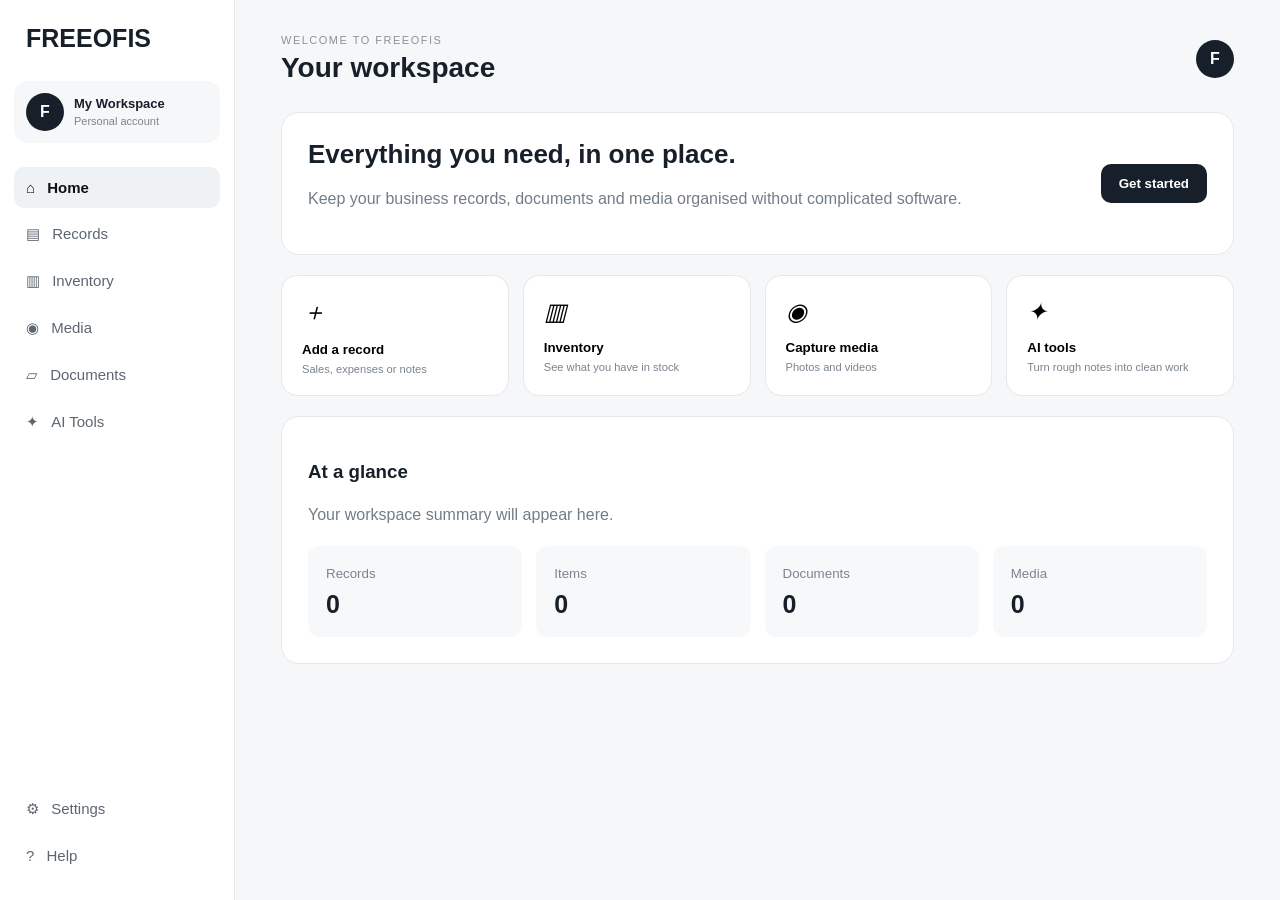
==== index.html @ 2fa57fba "Add FREEOFIS Phase 1 prototype" ====
<!doctype html>
<html lang="en">
<head>
<meta charset="utf-8">
<meta name="viewport" content="width=device-width,initial-scale=1">
<title>FREEOFIS — Dashboard</title>
<link rel="stylesheet" href="styles.css">
</head>
<body>
<aside class="sidebar">
  <div class="brand">FREEOFIS</div>
  <div class="profile"><div class="avatar">F</div><div><b>My Workspace</b><small>Personal account</small></div></div>
  <nav>
    <button class="nav active" data-section="home">⌂ <span>Home</span></button>
    <button class="nav" data-section="records">▤ <span>Records</span></button>
    <button class="nav" data-section="inventory">▥ <span>Inventory</span></button>
    <button class="nav" data-section="media">◉ <span>Media</span></button>
    <button class="nav" data-section="documents">▱ <span>Documents</span></button>
    <button class="nav" data-section="tools">✦ <span>AI Tools</span></button>
  </nav>
  <div class="bottom">
    <button class="nav" data-section="settings">⚙ <span>Settings</span></button>
    <button class="nav" data-section="help">? <span>Help</span></button>
  </div>
</aside>

<main>
<header class="topbar">
  <div><p>WELCOME TO FREEOFIS</p><h1 id="title">Your workspace</h1></div>
  <div class="user">F</div>
</header>

<section id="home" class="section show">
  <div class="hero">
    <div><h2>Everything you need, in one place.</h2><p>Keep your business records, documents and media organised without complicated software.</p></div>
    <button class="primary" data-section="records">Get started</button>
  </div>
  <div class="quick">
    <button class="card" data-section="records"><i>＋</i><b>Add a record</b><small>Sales, expenses or notes</small></button>
    <button class="card" data-section="inventory"><i>▥</i><b>Inventory</b><small>See what you have in stock</small></button>
    <button class="card" data-section="media"><i>◉</i><b>Capture media</b><small>Photos and videos</small></button>
    <button class="card" data-section="tools"><i>✦</i><b>AI tools</b><small>Turn rough notes into clean work</small></button>
  </div>
  <div class="panel"><h3>At a glance</h3><p>Your workspace summary will appear here.</p>
    <div class="stats"><div><small>Records</small><strong>0</strong></div><div><small>Items</small><strong>0</strong></div><div><small>Documents</small><strong>0</strong></div><div><small>Media</small><strong>0</strong></div></div>
  </div>
</section>

<section id="records" class="section"><div class="heading"><h2>Records</h2><p>Simple business records without complicated accounting software.</p></div><div class="empty"><div class="big">▤</div><h3>No records yet</h3><p>Later you will be able to record sales, expenses, debts and everyday transactions here.</p><button class="primary">Add first record</button></div></section>
<section id="inventory" class="section"><div class="heading"><h2>Inventory</h2><p>Keep track of products and supplies.</p></div><div class="empty"><div class="big">▥</div><h3>Your inventory is empty</h3><p>Later, the camera and AI can help read handwritten stock records.</p><button class="primary">Add item</button></div></section>
<section id="media" class="section"><div class="heading"><h2>Media</h2><p>A simple workspace for journalists and other media professionals.</p></div><div class="twocol"><div class="feature"><div class="big">◉</div><h3>Camera</h3><p>Capture photos and videos directly from supported devices.</p><button class="primary">Open camera</button></div><div class="feature"><div class="big">▱</div><h3>Media archive</h3><p>Organise captured files and notes in one workspace.</p><button class="secondary">View archive</button></div></div></section>
<section id="documents" class="section"><div class="heading"><h2>Documents</h2><p>Create, store and organise everyday documents.</p></div><div class="empty"><div class="big">▱</div><h3>No documents yet</h3><p>This area will later support reports, letters, invoices and other useful documents.</p><button class="primary">Create document</button></div></section>
<section id="tools" class="section"><div class="heading"><h2>AI Tools</h2><p>Automation designed for people who do not want complicated software.</p></div><div class="twocol"><div class="feature"><div class="big">✦</div><h3>Clean up rough notes</h3><p>Take a photo of handwritten figures and turn them into a clean digital record.</p><button class="primary">Coming in Phase 2</button></div><div class="feature"><div class="big">✎</div><h3>Writing assistant</h3><p>Turn notes into structured reports, summaries or drafts.</p><button class="secondary">Coming later</button></div></div></section>
<section id="settings" class="section"><div class="heading"><h2>Settings</h2><p>Manage your FREEOFIS workspace.</p></div><div class="empty"><div class="big">⚙</div><h3>Settings will appear here</h3><p>Account and workspace settings will be added later.</p></div></section>
<section id="help" class="section"><div class="heading"><h2>Help</h2><p>FREEOFIS is being designed to be simple enough for first-time users.</p></div><div class="empty"><div class="big">?</div><h3>Need help?</h3><p>Guides and support will be added in a later phase.</p></div></section>
</main>
<script src="app.js"></script>
</body>
</html>
---- styles.css ----
*{box-sizing:border-box}body{margin:0;font-family:Arial,sans-serif;background:#f6f7f9;color:#17202a;min-height:100vh}.sidebar{position:fixed;inset:0 auto 0 0;width:235px;background:#fff;border-right:1px solid #e5e7eb;padding:24px 14px;display:flex;flex-direction:column}.brand{font-size:25px;font-weight:800;padding:0 12px 28px}.profile{display:flex;gap:10px;align-items:center;background:#f6f7f9;border-radius:14px;padding:12px;margin-bottom:24px}.avatar,.user{width:38px;height:38px;border-radius:50%;background:#17202a;color:#fff;display:grid;place-items:center;font-weight:700}.profile b{display:block;font-size:13px}.profile small{color:#7b8490;font-size:11px}.sidebar nav,.bottom{display:flex;flex-direction:column;gap:5px}.bottom{margin-top:auto}.nav{border:0;background:transparent;text-align:left;padding:12px;border-radius:10px;color:#5d6670;font-size:15px;cursor:pointer}.nav span{margin-left:8px}.nav:hover,.nav.active{background:#eef2f4;color:#111;font-weight:600}main{margin-left:235px;padding:34px 46px}.topbar{display:flex;justify-content:space-between;align-items:center;margin-bottom:28px}.topbar p{font-size:11px;letter-spacing:1.5px;color:#8a929b;margin:0 0 6px}.topbar h1{margin:0;font-size:28px}.hero,.panel,.empty,.feature{background:#fff;border:1px solid #e5e7eb;border-radius:18px;padding:26px}.hero{display:flex;justify-content:space-between;align-items:center;gap:20px}.hero h2{margin:0 0 8px;font-size:26px}.hero p,.panel p,.heading p,.empty p,.feature p{color:#737d87;line-height:1.6}.primary,.secondary{border:0;border-radius:10px;padding:12px 18px;font-weight:700;cursor:pointer}.primary{background:#17202a;color:white}.secondary{background:#eef2f4;color:#17202a}.quick,.stats,.twocol{display:grid;gap:14px;margin:20px 0}.quick{grid-template-columns:repeat(4,1fr)}.stats{grid-template-columns:repeat(4,1fr);margin:18px 0 0}.card{background:#fff;border:1px solid #e5e7eb;border-radius:16px;padding:20px;text-align:left;cursor:pointer}.card i{display:block;font-size:24px;margin-bottom:14px}.card b,.card small{display:block}.card small{color:#7b8490;margin-top:6px}.stats div{background:#f7f8f9;border-radius:12px;padding:18px}.stats small{color:#7b8490}.stats strong{display:block;font-size:25px;margin-top:8px}.section{display:none}.section.show{display:block}.heading{margin-bottom:20px}.heading h2{font-size:25px;margin:0 0 6px}.empty{text-align:center;max-width:720px}.big{font-size:38px;margin-bottom:10px}.twocol{grid-template-columns:repeat(2,1fr)}.feature{min-height:230px}@media(max-width:850px){.sidebar{width:76px}.brand{font-size:0}.brand:after{content:'F';font-size:25px}.profile div:last-child,.nav span{display:none}main{margin-left:76px;padding:24px}.quick,.stats,.twocol{grid-template-columns:repeat(2,1fr)}}@media(max-width:550px){.quick,.stats,.twocol{grid-template-columns:1fr}.hero{display:block}.hero .primary{margin-top:15px}}
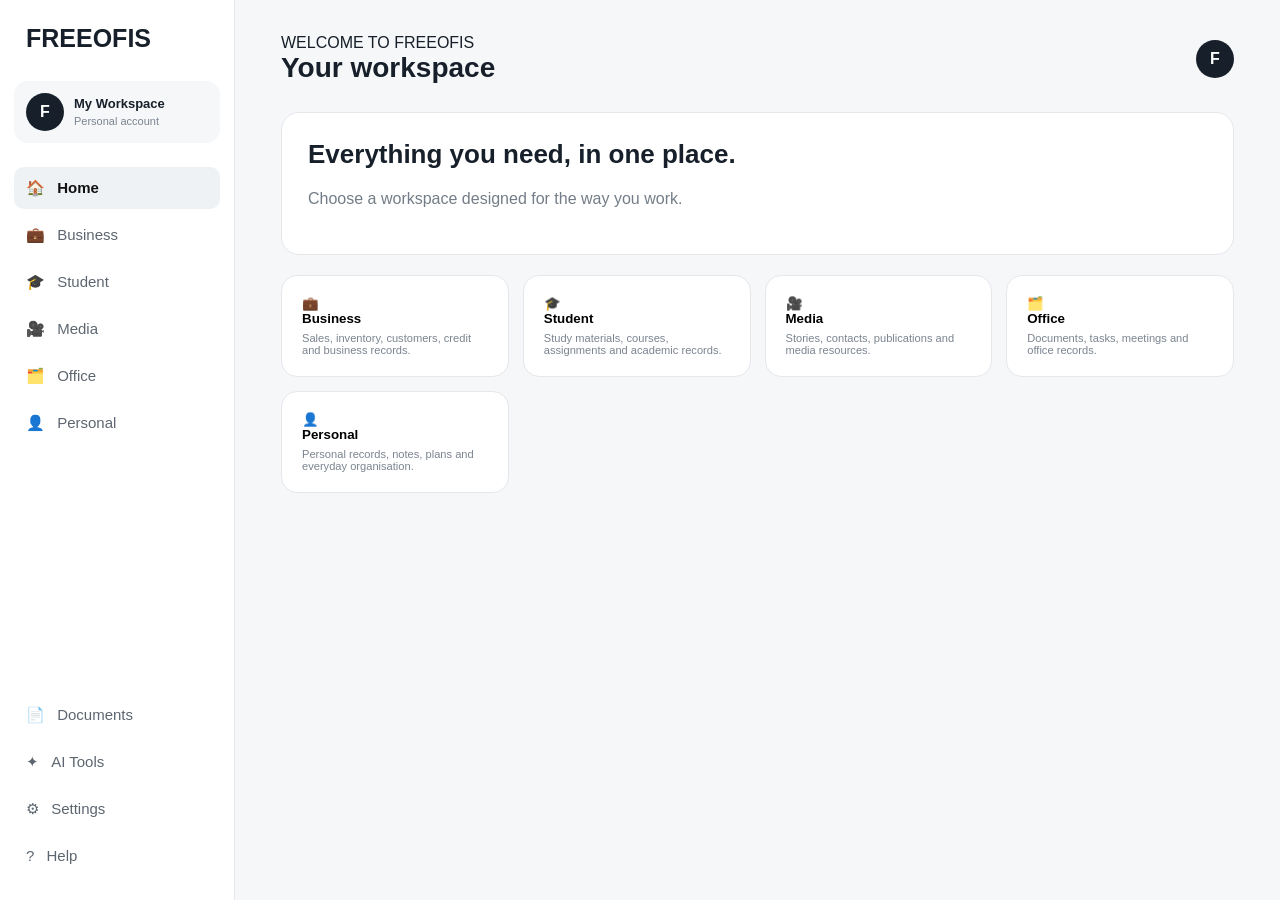
==== commit b4d8f625: "Update FREEOFIS interface" ====
--- a/index.html
+++ b/index.html
@@ -1,59 +1,459 @@
 <!doctype html>
 <html lang="en">
 <head>
-<meta charset="utf-8">
-<meta name="viewport" content="width=device-width,initial-scale=1">
-<title>FREEOFIS — Dashboard</title>
-<link rel="stylesheet" href="styles.css">
+  <meta charset="utf-8">
+  <meta name="viewport" content="width=device-width,initial-scale=1">
+  <title>FREEOFIS - Workspace</title>
+  <link rel="stylesheet" href="styles.css">
 </head>
+
 <body>
+
 <aside class="sidebar">
+
   <div class="brand">FREEOFIS</div>
-  <div class="profile"><div class="avatar">F</div><div><b>My Workspace</b><small>Personal account</small></div></div>
+
+  <div class="profile">
+    <div class="avatar">F</div>
+    <div>
+      <b>My Workspace</b>
+      <small>Personal account</small>
+    </div>
+  </div>
+
   <nav>
-    <button class="nav active" data-section="home">⌂ <span>Home</span></button>
-    <button class="nav" data-section="records">▤ <span>Records</span></button>
-    <button class="nav" data-section="inventory">▥ <span>Inventory</span></button>
-    <button class="nav" data-section="media">◉ <span>Media</span></button>
-    <button class="nav" data-section="documents">▱ <span>Documents</span></button>
-    <button class="nav" data-section="tools">✦ <span>AI Tools</span></button>
+
+    <button class="nav active" data-section="home">
+      🏠 <span>Home</span>
+    </button>
+
+    <button class="nav" data-section="business">
+      💼 <span>Business</span>
+    </button>
+
+    <button class="nav" data-section="student">
+      🎓 <span>Student</span>
+    </button>
+
+    <button class="nav" data-section="media">
+      🎥 <span>Media</span>
+    </button>
+
+    <button class="nav" data-section="office">
+      🗂️ <span>Office</span>
+    </button>
+
+    <button class="nav" data-section="personal">
+      👤 <span>Personal</span>
+    </button>
+
   </nav>
+
   <div class="bottom">
-    <button class="nav" data-section="settings">⚙ <span>Settings</span></button>
-    <button class="nav" data-section="help">? <span>Help</span></button>
+
+    <button class="nav" data-section="documents">
+      📄 <span>Documents</span>
+    </button>
+
+    <button class="nav" data-section="tools">
+      ✦ <span>AI Tools</span>
+    </button>
+
+    <button class="nav" data-section="settings">
+      ⚙ <span>Settings</span>
+    </button>
+
+    <button class="nav" data-section="help">
+      ? <span>Help</span>
+    </button>
+
   </div>
+
 </aside>
 
+
 <main>
-<header class="topbar">
-  <div><p>WELCOME TO FREEOFIS</p><h1 id="title">Your workspace</h1></div>
-  <div class="user">F</div>
-</header>
-
-<section id="home" class="section show">
-  <div class="hero">
-    <div><h2>Everything you need, in one place.</h2><p>Keep your business records, documents and media organised without complicated software.</p></div>
-    <button class="primary" data-section="records">Get started</button>
-  </div>
-  <div class="quick">
-    <button class="card" data-section="records"><i>＋</i><b>Add a record</b><small>Sales, expenses or notes</small></button>
-    <button class="card" data-section="inventory"><i>▥</i><b>Inventory</b><small>See what you have in stock</small></button>
-    <button class="card" data-section="media"><i>◉</i><b>Capture media</b><small>Photos and videos</small></button>
-    <button class="card" data-section="tools"><i>✦</i><b>AI tools</b><small>Turn rough notes into clean work</small></button>
-  </div>
-  <div class="panel"><h3>At a glance</h3><p>Your workspace summary will appear here.</p>
-    <div class="stats"><div><small>Records</small><strong>0</strong></div><div><small>Items</small><strong>0</strong></div><div><small>Documents</small><strong>0</strong></div><div><small>Media</small><strong>0</strong></div></div>
-  </div>
-</section>
-
-<section id="records" class="section"><div class="heading"><h2>Records</h2><p>Simple business records without complicated accounting software.</p></div><div class="empty"><div class="big">▤</div><h3>No records yet</h3><p>Later you will be able to record sales, expenses, debts and everyday transactions here.</p><button class="primary">Add first record</button></div></section>
-<section id="inventory" class="section"><div class="heading"><h2>Inventory</h2><p>Keep track of products and supplies.</p></div><div class="empty"><div class="big">▥</div><h3>Your inventory is empty</h3><p>Later, the camera and AI can help read handwritten stock records.</p><button class="primary">Add item</button></div></section>
-<section id="media" class="section"><div class="heading"><h2>Media</h2><p>A simple workspace for journalists and other media professionals.</p></div><div class="twocol"><div class="feature"><div class="big">◉</div><h3>Camera</h3><p>Capture photos and videos directly from supported devices.</p><button class="primary">Open camera</button></div><div class="feature"><div class="big">▱</div><h3>Media archive</h3><p>Organise captured files and notes in one workspace.</p><button class="secondary">View archive</button></div></div></section>
-<section id="documents" class="section"><div class="heading"><h2>Documents</h2><p>Create, store and organise everyday documents.</p></div><div class="empty"><div class="big">▱</div><h3>No documents yet</h3><p>This area will later support reports, letters, invoices and other useful documents.</p><button class="primary">Create document</button></div></section>
-<section id="tools" class="section"><div class="heading"><h2>AI Tools</h2><p>Automation designed for people who do not want complicated software.</p></div><div class="twocol"><div class="feature"><div class="big">✦</div><h3>Clean up rough notes</h3><p>Take a photo of handwritten figures and turn them into a clean digital record.</p><button class="primary">Coming in Phase 2</button></div><div class="feature"><div class="big">✎</div><h3>Writing assistant</h3><p>Turn notes into structured reports, summaries or drafts.</p><button class="secondary">Coming later</button></div></div></section>
-<section id="settings" class="section"><div class="heading"><h2>Settings</h2><p>Manage your FREEOFIS workspace.</p></div><div class="empty"><div class="big">⚙</div><h3>Settings will appear here</h3><p>Account and workspace settings will be added later.</p></div></section>
-<section id="help" class="section"><div class="heading"><h2>Help</h2><p>FREEOFIS is being designed to be simple enough for first-time users.</p></div><div class="empty"><div class="big">?</div><h3>Need help?</h3><p>Guides and support will be added in a later phase.</p></div></section>
+
+  <header class="topbar">
+    <div>
+      <div>WELCOME TO FREEOFIS</div>
+      <h1 id="title">Your workspace</h1>
+    </div>
+
+    <div class="user">F</div>
+  </header>
+
+
+  <!-- MAIN FREEOFIS HOME -->
+
+  <section id="home" class="section show">
+
+    <div class="hero">
+
+      <div>
+        <h2>Everything you need, in one place.</h2>
+
+        <p>
+          Choose a workspace designed for the way you work.
+        </p>
+      </div>
+
+    </div>
+
+
+    <div class="quick">
+
+      <button class="card" data-section="business">
+        💼
+        <b>Business</b>
+        <small>
+          Sales, inventory, customers, credit and business records.
+        </small>
+      </button>
+
+      <button class="card" data-section="student">
+        🎓
+        <b>Student</b>
+        <small>
+          Study materials, courses, assignments and academic records.
+        </small>
+      </button>
+
+      <button class="card" data-section="media">
+        🎥
+        <b>Media</b>
+        <small>
+          Stories, contacts, publications and media resources.
+        </small>
+      </button>
+
+      <button class="card" data-section="office">
+        🗂️
+        <b>Office</b>
+        <small>
+          Documents, tasks, meetings and office records.
+        </small>
+      </button>
+
+      <button class="card" data-section="personal">
+        👤
+        <b>Personal</b>
+        <small>
+          Personal records, notes, plans and everyday organisation.
+        </small>
+      </button>
+
+    </div>
+
+  </section>
+
+
+  <!-- BUSINESS WORKSPACE -->
+
+  <section id="business" class="section">
+
+    <div class="heading">
+      <h2>Business</h2>
+
+      <p>
+        Manage your business from one workspace.
+      </p>
+    </div>
+
+    <div class="quick">
+
+      <button class="card" data-section="records">
+        🧾
+        <b>Sales & Records</b>
+        <small>
+          Record sales, expenses, payments and other transactions.
+        </small>
+      </button>
+
+      <button class="card" data-section="inventory">
+        📦
+        <b>Inventory</b>
+        <small>
+          Track products, quantities, prices and stock value.
+        </small>
+      </button>
+
+      <button class="card">
+        👥
+        <b>Customers</b>
+        <small>
+          Customer profiles, purchase history and account balances.
+        </small>
+      </button>
+
+      <button class="card">
+        💳
+        <b>Credit & Debtors</b>
+        <small>
+          Track credit purchases, part payments and outstanding balances.
+        </small>
+      </button>
+
+      <button class="card">
+        🧾
+        <b>Receipts</b>
+        <small>
+          Create and manage professional business receipts.
+        </small>
+      </button>
+
+      <button class="card">
+        📊
+        <b>Reports</b>
+        <small>
+          Understand sales, expenses, stock and business performance.
+        </small>
+      </button>
+
+    </div>
+
+  </section>
+
+
+  <!-- STUDENT WORKSPACE -->
+
+  <section id="student" class="section">
+
+    <div class="heading">
+      <h2>Student</h2>
+
+      <p>
+        Tools for studying, organising academic work and managing school records.
+      </p>
+    </div>
+
+    <div class="quick">
+
+      <button class="card">
+        📚
+        <b>Courses</b>
+        <small>Organise courses and subjects.</small>
+      </button>
+
+      <button class="card">
+        📝
+        <b>Assignments</b>
+        <small>Track assignments and deadlines.</small>
+      </button>
+
+      <button class="card">
+        📖
+        <b>Notes</b>
+        <small>Store and organise study notes.</small>
+      </button>
+
+      <button class="card">
+        🗓️
+        <b>Timetable</b>
+        <small>Manage classes and academic schedules.</small>
+      </button>
+
+    </div>
+
+  </section>
+
+
+  <!-- MEDIA WORKSPACE -->
+
+  <section id="media" class="section">
+
+    <div class="heading">
+      <h2>Media</h2>
+
+      <p>
+        A workspace for journalists, bloggers, publishers and media professionals.
+      </p>
+    </div>
+
+    <div class="quick">
+
+      <button class="card">
+        📰
+        <b>Stories</b>
+        <small>Organise stories and articles.</small>
+      </button>
+
+      <button class="card">
+        👥
+        <b>Contacts</b>
+        <small>Manage sources, contacts and contributors.</small>
+      </button>
+
+      <button class="card">
+        🎥
+        <b>Media Assets</b>
+        <small>Organise photos, videos and other media.</small>
+      </button>
+
+      <button class="card">
+        📋
+        <b>Publications</b>
+        <small>Track published and pending materials.</small>
+      </button>
+
+    </div>
+
+  </section>
+
+
+  <!-- OFFICE WORKSPACE -->
+
+  <section id="office" class="section">
+
+    <div class="heading">
+      <h2>Office</h2>
+
+      <p>
+        Organise everyday office work without unnecessary complexity.
+      </p>
+    </div>
+
+    <div class="quick">
+
+      <button class="card">
+        📄
+        <b>Documents</b>
+        <small>Create and organise office documents.</small>
+      </button>
+
+      <button class="card">
+        ✅
+        <b>Tasks</b>
+        <small>Track work that needs to be completed.</small>
+      </button>
+
+      <button class="card">
+        🗓️
+        <b>Meetings</b>
+        <small>Keep track of meetings and schedules.</small>
+      </button>
+
+      <button class="card">
+        📋
+        <b>Records</b>
+        <small>Maintain important office records.</small>
+      </button>
+
+    </div>
+
+  </section>
+
+
+  <!-- PERSONAL WORKSPACE -->
+
+  <section id="personal" class="section">
+
+    <div class="heading">
+      <h2>Personal</h2>
+
+      <p>
+        Organise your personal information, plans and everyday records.
+      </p>
+    </div>
+
+    <div class="quick">
+
+      <button class="card">
+        📝
+        <b>Notes</b>
+        <small>Keep personal notes and ideas.</small>
+      </button>
+
+      <button class="card">
+        📋
+        <b>Records</b>
+        <small>Keep useful personal records.</small>
+      </button>
+
+      <button class="card">
+        🗓️
+        <b>Plans</b>
+        <small>Organise plans and important dates.</small>
+      </button>
+
+    </div>
+
+  </section>
+
+
+  <!-- EXISTING BUSINESS RECORDS -->
+
+  <section id="records" class="section">
+    <div class="heading">
+      <h2>Records</h2>
+      <p>Business records, sales, expenses and other transactions.</p>
+    </div>
+  </section>
+
+
+  <!-- EXISTING INVENTORY SYSTEM -->
+
+  <section id="inventory" class="section">
+
+    <div class="heading">
+      <h2>Inventory</h2>
+      <p>Keep track of products and supplies.</p>
+    </div>
+
+  </section>
+
+
+  <!-- DOCUMENTS -->
+
+  <section id="documents" class="section">
+
+    <div class="heading">
+      <h2>Documents</h2>
+      <p>Create, store and organise your documents.</p>
+    </div>
+
+  </section>
+
+
+  <!-- AI TOOLS -->
+
+  <section id="tools" class="section">
+
+    <div class="heading">
+      <h2>AI Tools</h2>
+      <p>Tools designed to simplify everyday work.</p>
+    </div>
+
+  </section>
+
+
+  <!-- SETTINGS -->
+
+  <section id="settings" class="section">
+
+    <div class="heading">
+      <h2>Settings</h2>
+      <p>Manage your Freeofis workspace.</p>
+    </div>
+
+  </section>
+
+
+  <!-- HELP -->
+
+  <section id="help" class="section">
+
+    <div class="heading">
+      <h2>Help</h2>
+      <p>Get help using Freeofis.</p>
+    </div>
+
+  </section>
+
+
 </main>
+
 <script src="app.js"></script>
+
 </body>
 </html>
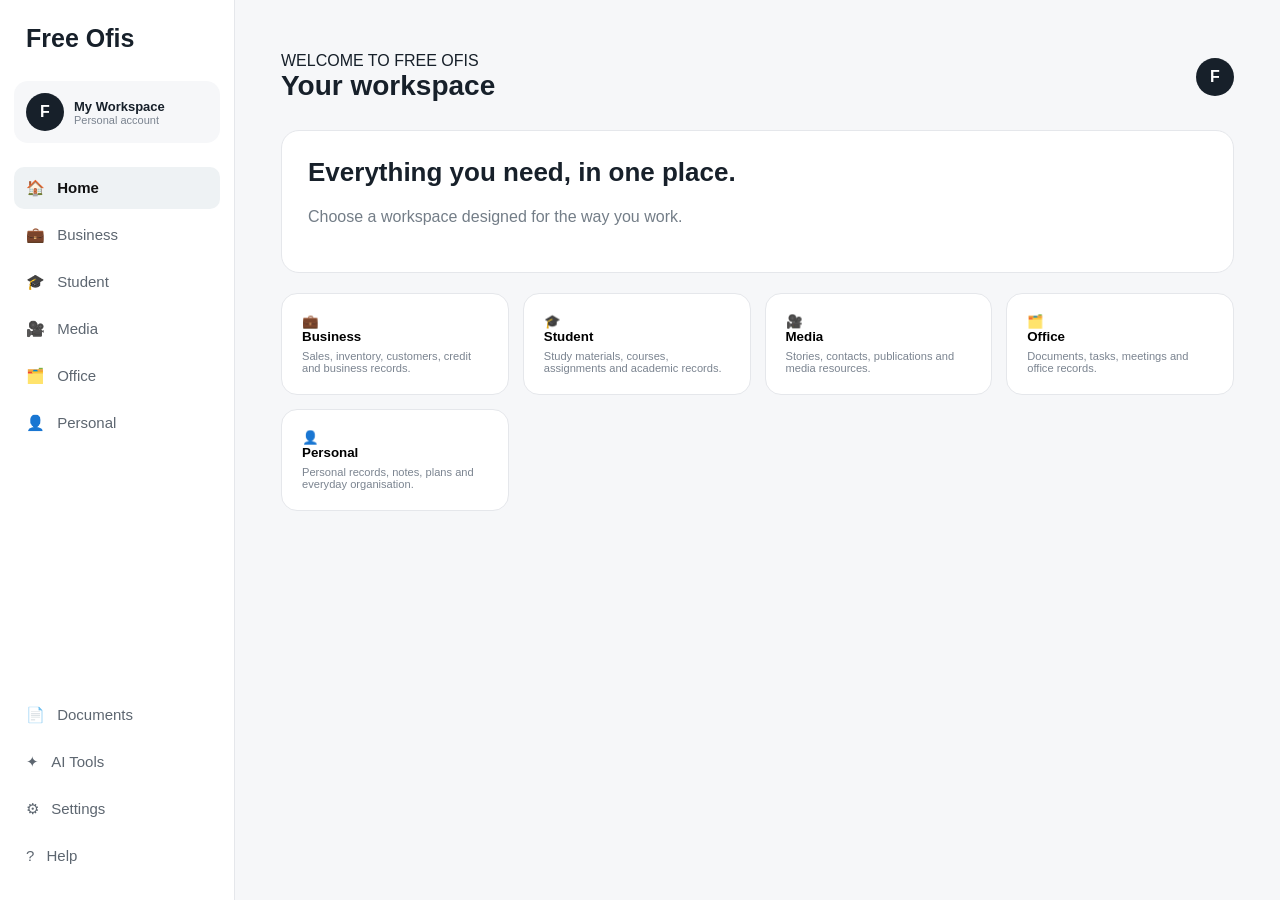
==== commit e51422ef: "Clean Free Ofis Business Workspace and branding" ====
--- a/index.html
+++ b/index.html
@@ -1,9 +1,10 @@
+```html
 <!doctype html>
 <html lang="en">
 <head>
   <meta charset="utf-8">
   <meta name="viewport" content="width=device-width,initial-scale=1">
-  <title>FREEOFIS - Workspace</title>
+  <title>Free Ofis - Workspace</title>
   <link rel="stylesheet" href="styles.css">
 </head>
 
@@ -11,7 +12,7 @@
 
 <aside class="sidebar">
 
-  <div class="brand">FREEOFIS</div>
+  <div class="brand">Free Ofis</div>
 
   <div class="profile">
     <div class="avatar">F</div>
@@ -76,7 +77,7 @@
 
   <header class="topbar">
     <div>
-      <div>WELCOME TO FREEOFIS</div>
+      <div>WELCOME TO FREE OFIS</div>
       <h1 id="title">Your workspace</h1>
     </div>
 
@@ -84,7 +85,7 @@
   </header>
 
 
-  <!-- MAIN FREEOFIS HOME -->
+  <!-- MAIN FREE OFIS HOME -->
 
   <section id="home" class="section show">
 
@@ -160,58 +161,6 @@
       </p>
     </div>
 
-    <div class="quick">
-
-      <button class="card" data-section="records">
-        🧾
-        <b>Sales & Records</b>
-        <small>
-          Record sales, expenses, payments and other transactions.
-        </small>
-      </button>
-
-      <button class="card" data-section="inventory">
-        📦
-        <b>Inventory</b>
-        <small>
-          Track products, quantities, prices and stock value.
-        </small>
-      </button>
-
-      <button class="card">
-        👥
-        <b>Customers</b>
-        <small>
-          Customer profiles, purchase history and account balances.
-        </small>
-      </button>
-
-      <button class="card">
-        💳
-        <b>Credit & Debtors</b>
-        <small>
-          Track credit purchases, part payments and outstanding balances.
-        </small>
-      </button>
-
-      <button class="card">
-        🧾
-        <b>Receipts</b>
-        <small>
-          Create and manage professional business receipts.
-        </small>
-      </button>
-
-      <button class="card">
-        📊
-        <b>Reports</b>
-        <small>
-          Understand sales, expenses, stock and business performance.
-        </small>
-      </button>
-
-    </div>
-
   </section>
 
 
@@ -433,7 +382,7 @@
 
     <div class="heading">
       <h2>Settings</h2>
-      <p>Manage your Freeofis workspace.</p>
+      <p>Manage your Free Ofis workspace.</p>
     </div>
 
   </section>
@@ -445,7 +394,7 @@
 
     <div class="heading">
       <h2>Help</h2>
-      <p>Get help using Freeofis.</p>
+      <p>Get help using Free Ofis.</p>
     </div>
 
   </section>
@@ -457,3 +406,4 @@
 
 </body>
 </html>
+```
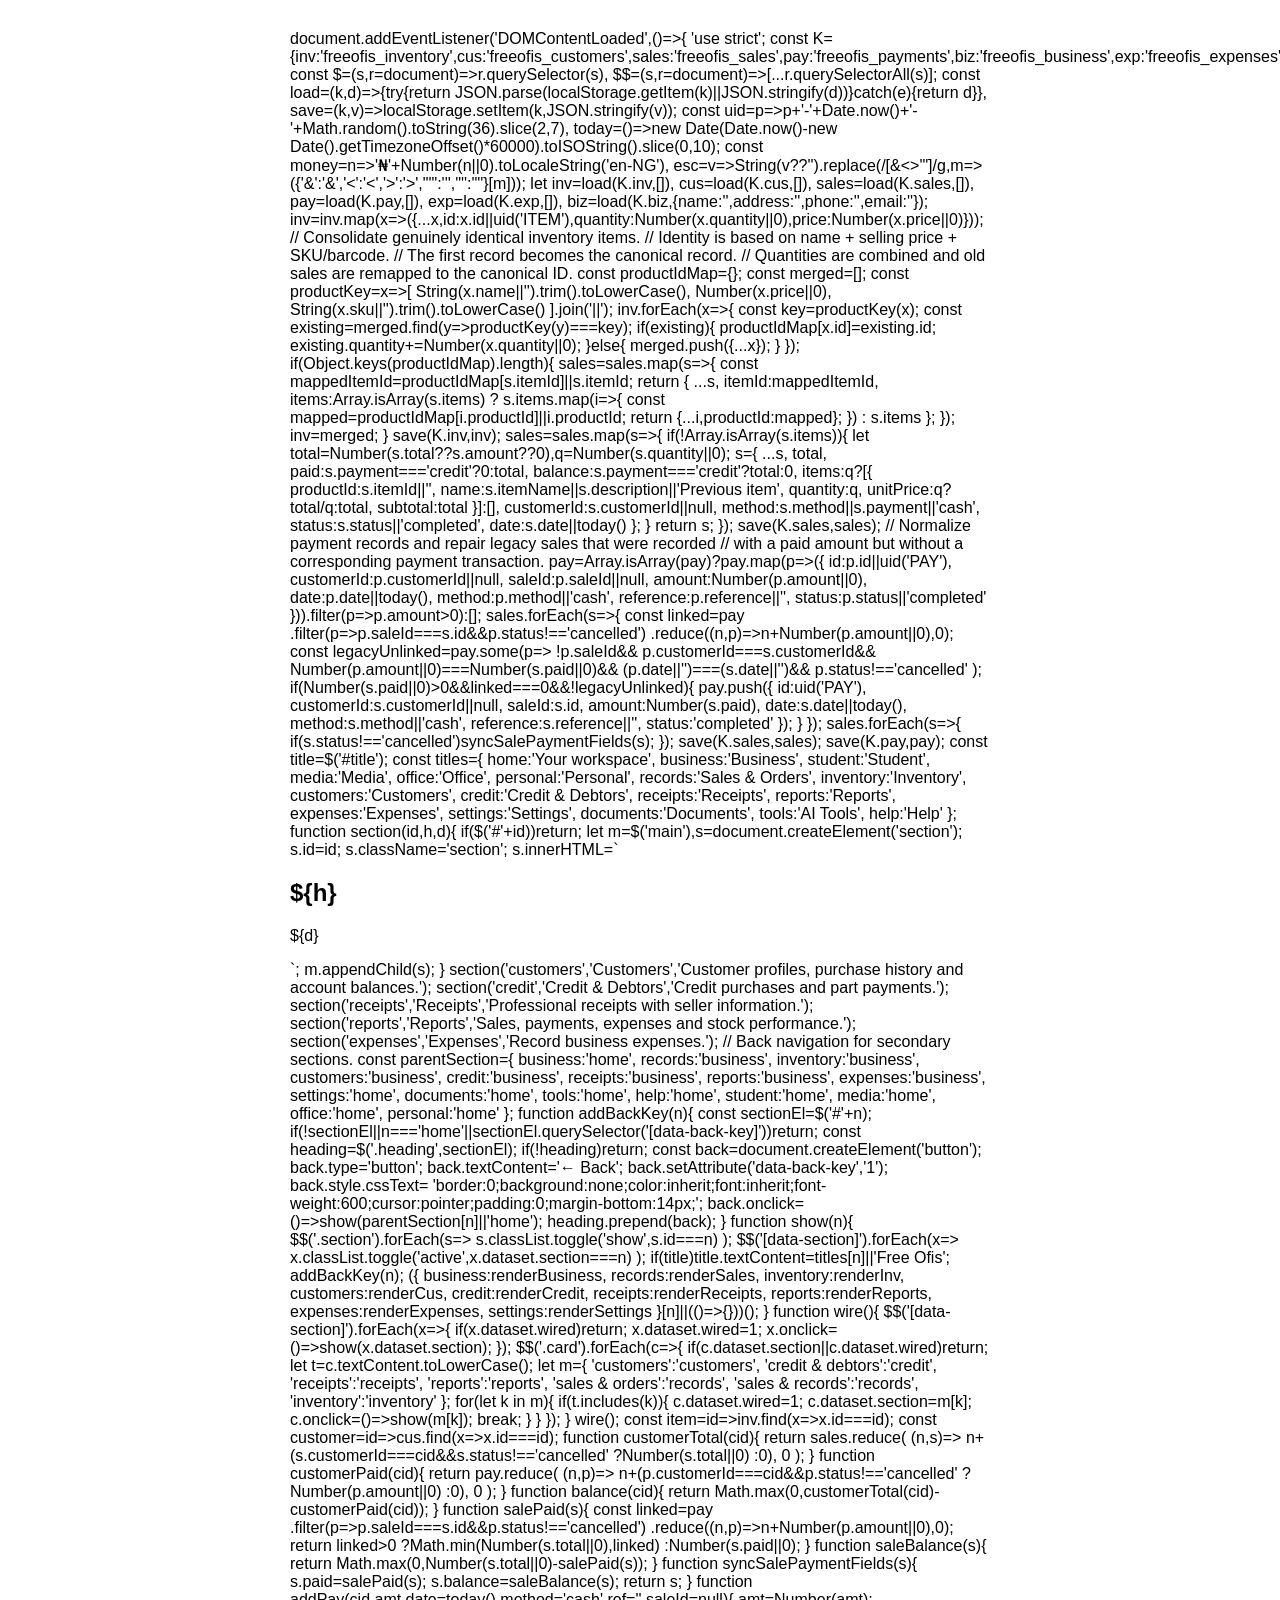
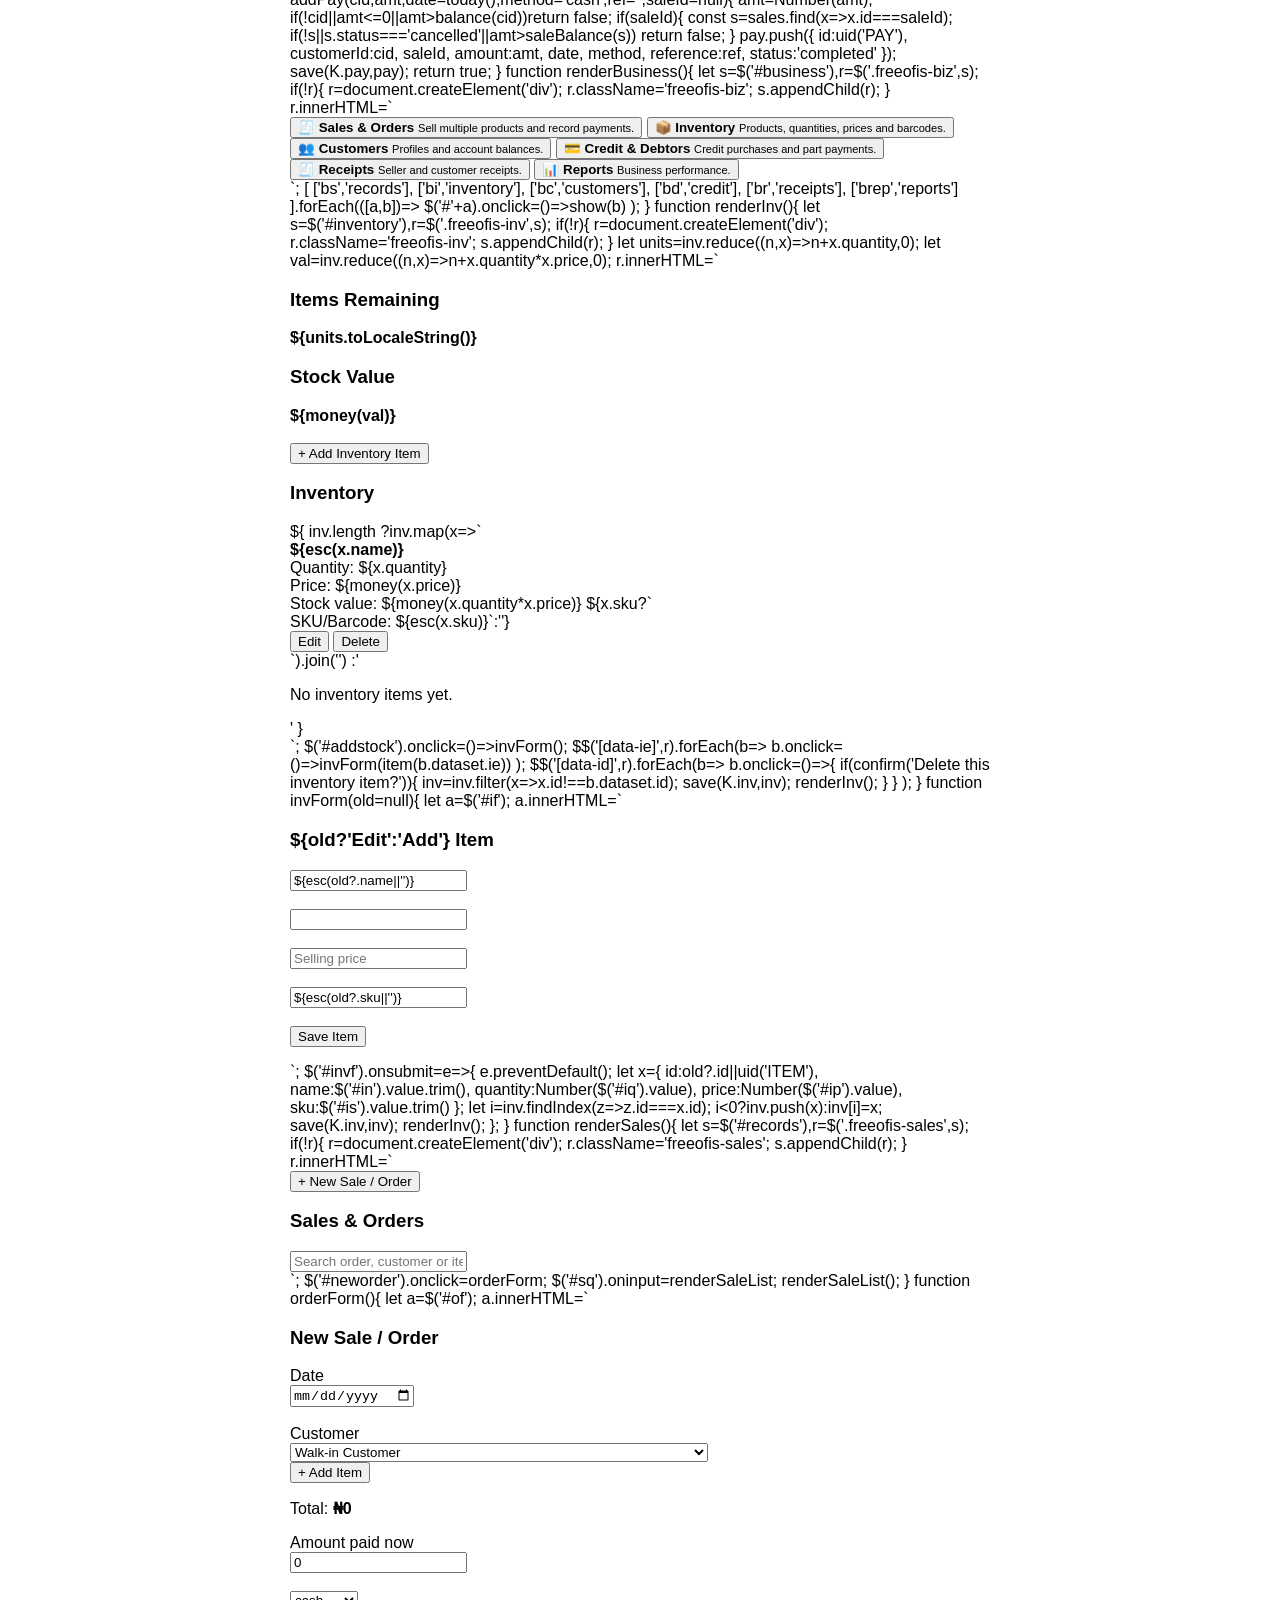
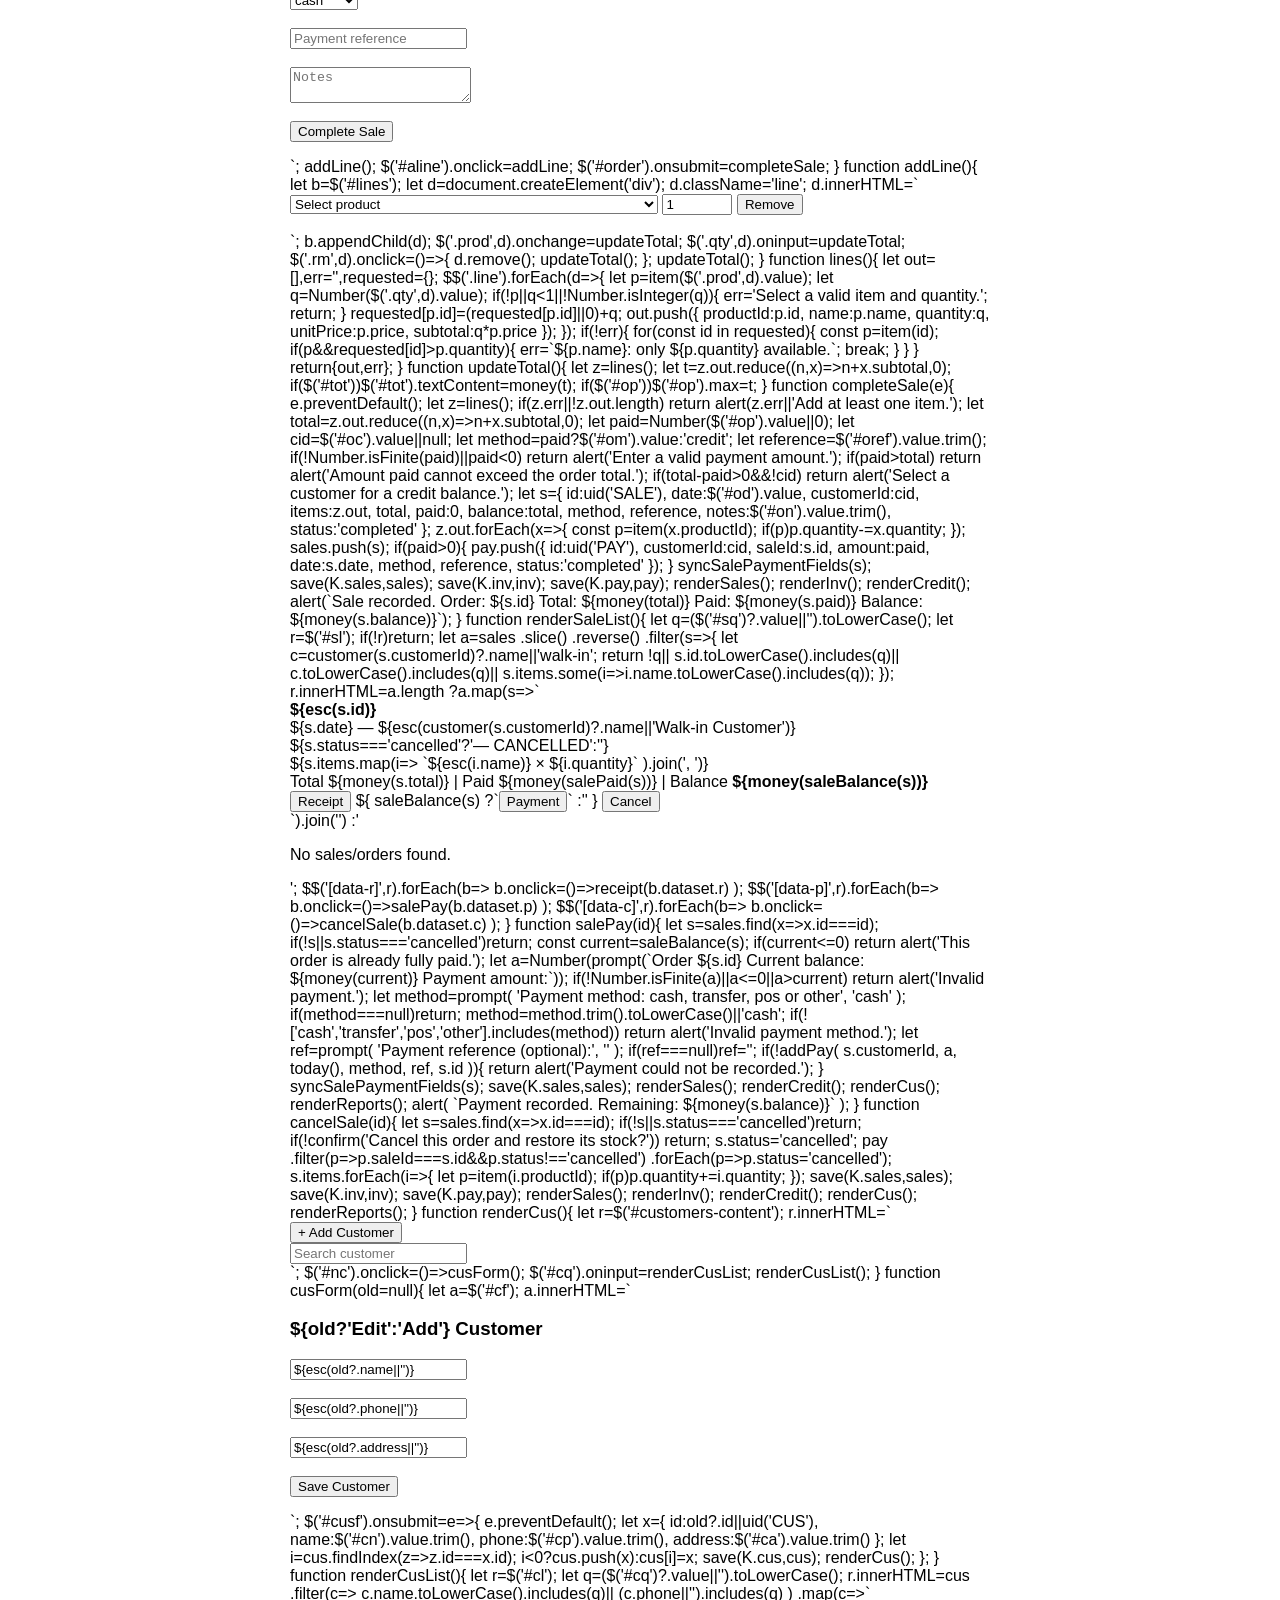
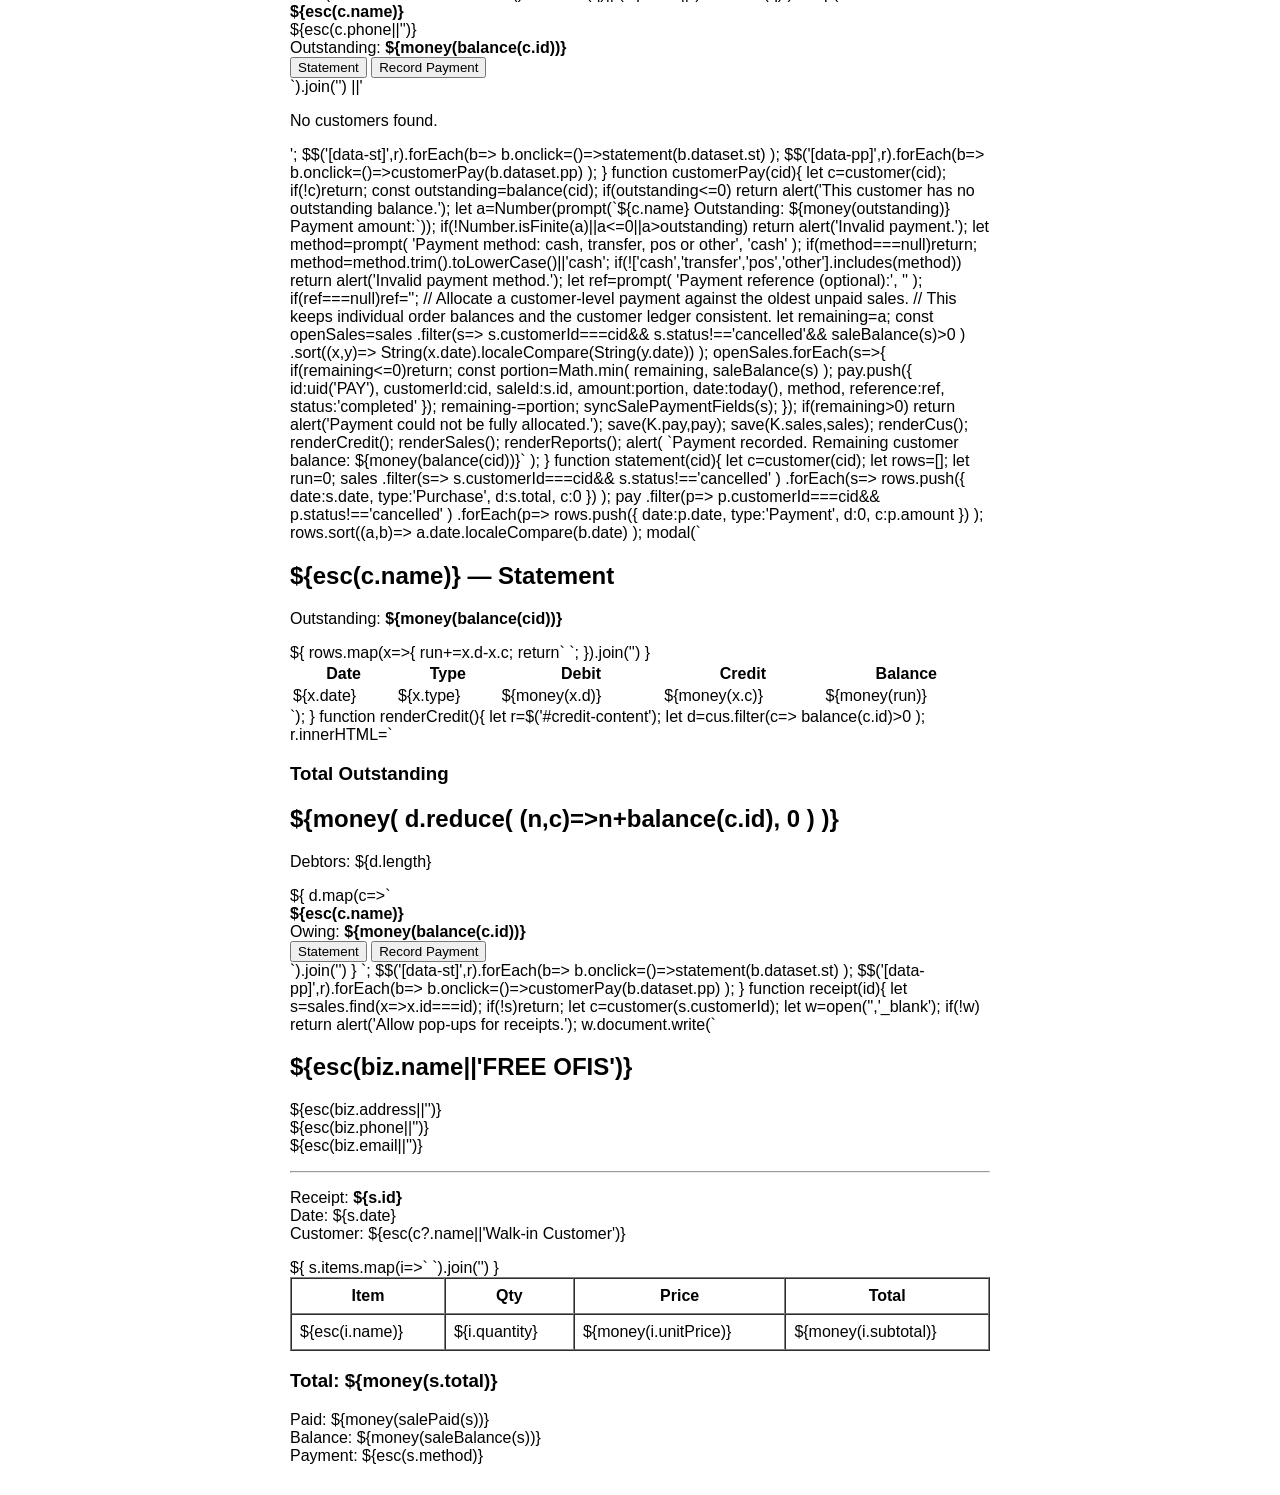
==== commit 163263c9: "Fix duplicate inventory items and add back navigation" ====
--- a/index.html
+++ b/index.html
@@ -1,409 +1,1726 @@
-```html
-<!doctype html>
-<html lang="en">
-<head>
-  <meta charset="utf-8">
-  <meta name="viewport" content="width=device-width,initial-scale=1">
-  <title>Free Ofis - Workspace</title>
-  <link rel="stylesheet" href="styles.css">
-</head>
-
-<body>
-
-<aside class="sidebar">
-
-  <div class="brand">Free Ofis</div>
-
-  <div class="profile">
-    <div class="avatar">F</div>
-    <div>
-      <b>My Workspace</b>
-      <small>Personal account</small>
+document.addEventListener('DOMContentLoaded',()=>{
+'use strict';
+const K={inv:'freeofis_inventory',cus:'freeofis_customers',sales:'freeofis_sales',pay:'freeofis_payments',biz:'freeofis_business',exp:'freeofis_expenses'};
+const $=(s,r=document)=>r.querySelector(s), $$=(s,r=document)=>[...r.querySelectorAll(s)];
+const load=(k,d)=>{try{return JSON.parse(localStorage.getItem(k)||JSON.stringify(d))}catch(e){return d}}, save=(k,v)=>localStorage.setItem(k,JSON.stringify(v));
+const uid=p=>p+'-'+Date.now()+'-'+Math.random().toString(36).slice(2,7), today=()=>new Date(Date.now()-new Date().getTimezoneOffset()*60000).toISOString().slice(0,10);
+const money=n=>'₦'+Number(n||0).toLocaleString('en-NG'), esc=v=>String(v??'').replace(/[&<>'"]/g,m=>({'&':'&amp;','<':'&lt;','>':'&gt;',"'":'&#039;','"':'&quot;'}[m]));
+let inv=load(K.inv,[]), cus=load(K.cus,[]), sales=load(K.sales,[]), pay=load(K.pay,[]), exp=load(K.exp,[]), biz=load(K.biz,{name:'',address:'',phone:'',email:''});
+
+inv=inv.map(x=>({...x,id:x.id||uid('ITEM'),quantity:Number(x.quantity||0),price:Number(x.price||0)}));
+
+// Consolidate genuinely identical inventory items.
+// Identity is based on name + selling price + SKU/barcode.
+// The first record becomes the canonical record.
+// Quantities are combined and old sales are remapped to the canonical ID.
+const productIdMap={};
+const merged=[];
+const productKey=x=>[
+  String(x.name||'').trim().toLowerCase(),
+  Number(x.price||0),
+  String(x.sku||'').trim().toLowerCase()
+].join('||');
+
+inv.forEach(x=>{
+  const key=productKey(x);
+  const existing=merged.find(y=>productKey(y)===key);
+
+  if(existing){
+    productIdMap[x.id]=existing.id;
+    existing.quantity+=Number(x.quantity||0);
+  }else{
+    merged.push({...x});
+  }
+});
+
+if(Object.keys(productIdMap).length){
+  sales=sales.map(s=>{
+    const mappedItemId=productIdMap[s.itemId]||s.itemId;
+
+    return {
+      ...s,
+      itemId:mappedItemId,
+      items:Array.isArray(s.items)
+        ? s.items.map(i=>{
+            const mapped=productIdMap[i.productId]||i.productId;
+            return {...i,productId:mapped};
+          })
+        : s.items
+    };
+  });
+
+  inv=merged;
+}
+
+save(K.inv,inv);
+
+sales=sales.map(s=>{
+  if(!Array.isArray(s.items)){
+    let total=Number(s.total??s.amount??0),q=Number(s.quantity||0);
+
+    s={
+      ...s,
+      total,
+      paid:s.payment==='credit'?0:total,
+      balance:s.payment==='credit'?total:0,
+      items:q?[{
+        productId:s.itemId||'',
+        name:s.itemName||s.description||'Previous item',
+        quantity:q,
+        unitPrice:q?total/q:total,
+        subtotal:total
+      }]:[],
+      customerId:s.customerId||null,
+      method:s.method||s.payment||'cash',
+      status:s.status||'completed',
+      date:s.date||today()
+    };
+  }
+
+  return s;
+});
+
+save(K.sales,sales);
+
+// Normalize payment records and repair legacy sales that were recorded
+// with a paid amount but without a corresponding payment transaction.
+pay=Array.isArray(pay)?pay.map(p=>({
+  id:p.id||uid('PAY'),
+  customerId:p.customerId||null,
+  saleId:p.saleId||null,
+  amount:Number(p.amount||0),
+  date:p.date||today(),
+  method:p.method||'cash',
+  reference:p.reference||'',
+  status:p.status||'completed'
+})).filter(p=>p.amount>0):[];
+
+sales.forEach(s=>{
+  const linked=pay
+    .filter(p=>p.saleId===s.id&&p.status!=='cancelled')
+    .reduce((n,p)=>n+Number(p.amount||0),0);
+
+  const legacyUnlinked=pay.some(p=>
+    !p.saleId&&
+    p.customerId===s.customerId&&
+    Number(p.amount||0)===Number(s.paid||0)&&
+    (p.date||'')===(s.date||'')&&
+    p.status!=='cancelled'
+  );
+
+  if(Number(s.paid||0)>0&&linked===0&&!legacyUnlinked){
+    pay.push({
+      id:uid('PAY'),
+      customerId:s.customerId||null,
+      saleId:s.id,
+      amount:Number(s.paid),
+      date:s.date||today(),
+      method:s.method||'cash',
+      reference:s.reference||'',
+      status:'completed'
+    });
+  }
+});
+
+sales.forEach(s=>{
+  if(s.status!=='cancelled')syncSalePaymentFields(s);
+});
+
+save(K.sales,sales);
+save(K.pay,pay);
+
+const title=$('#title');
+
+const titles={
+  home:'Your workspace',
+  business:'Business',
+  student:'Student',
+  media:'Media',
+  office:'Office',
+  personal:'Personal',
+  records:'Sales & Orders',
+  inventory:'Inventory',
+  customers:'Customers',
+  credit:'Credit & Debtors',
+  receipts:'Receipts',
+  reports:'Reports',
+  expenses:'Expenses',
+  settings:'Settings',
+  documents:'Documents',
+  tools:'AI Tools',
+  help:'Help'
+};
+
+function section(id,h,d){
+  if($('#'+id))return;
+
+  let m=$('main'),s=document.createElement('section');
+
+  s.id=id;
+  s.className='section';
+
+  s.innerHTML=`
+    <div class="heading">
+      <h2>${h}</h2>
+      <p>${d}</p>
     </div>
-  </div>
-
-  <nav>
-
-    <button class="nav active" data-section="home">
-      🏠 <span>Home</span>
+    <div id="${id}-content"></div>
+  `;
+
+  m.appendChild(s);
+}
+
+section('customers','Customers','Customer profiles, purchase history and account balances.');
+section('credit','Credit & Debtors','Credit purchases and part payments.');
+section('receipts','Receipts','Professional receipts with seller information.');
+section('reports','Reports','Sales, payments, expenses and stock performance.');
+section('expenses','Expenses','Record business expenses.');
+
+// Back navigation for secondary sections.
+const parentSection={
+  business:'home',
+  records:'business',
+  inventory:'business',
+  customers:'business',
+  credit:'business',
+  receipts:'business',
+  reports:'business',
+  expenses:'business',
+  settings:'home',
+  documents:'home',
+  tools:'home',
+  help:'home',
+  student:'home',
+  media:'home',
+  office:'home',
+  personal:'home'
+};
+
+function addBackKey(n){
+  const sectionEl=$('#'+n);
+
+  if(!sectionEl||n==='home'||sectionEl.querySelector('[data-back-key]'))return;
+
+  const heading=$('.heading',sectionEl);
+
+  if(!heading)return;
+
+  const back=document.createElement('button');
+
+  back.type='button';
+  back.textContent='← Back';
+  back.setAttribute('data-back-key','1');
+
+  back.style.cssText=
+    'border:0;background:none;color:inherit;font:inherit;font-weight:600;cursor:pointer;padding:0;margin-bottom:14px;';
+
+  back.onclick=()=>show(parentSection[n]||'home');
+
+  heading.prepend(back);
+}
+
+function show(n){
+  $$('.section').forEach(s=>
+    s.classList.toggle('show',s.id===n)
+  );
+
+  $$('[data-section]').forEach(x=>
+    x.classList.toggle('active',x.dataset.section===n)
+  );
+
+  if(title)title.textContent=titles[n]||'Free Ofis';
+
+  addBackKey(n);
+
+  ({
+    business:renderBusiness,
+    records:renderSales,
+    inventory:renderInv,
+    customers:renderCus,
+    credit:renderCredit,
+    receipts:renderReceipts,
+    reports:renderReports,
+    expenses:renderExpenses,
+    settings:renderSettings
+  }[n]||(()=>{}))();
+}
+
+function wire(){
+  $$('[data-section]').forEach(x=>{
+    if(x.dataset.wired)return;
+
+    x.dataset.wired=1;
+    x.onclick=()=>show(x.dataset.section);
+  });
+
+  $$('.card').forEach(c=>{
+    if(c.dataset.section||c.dataset.wired)return;
+
+    let t=c.textContent.toLowerCase();
+
+    let m={
+      'customers':'customers',
+      'credit & debtors':'credit',
+      'receipts':'receipts',
+      'reports':'reports',
+      'sales & orders':'records',
+      'sales & records':'records',
+      'inventory':'inventory'
+    };
+
+    for(let k in m){
+      if(t.includes(k)){
+        c.dataset.wired=1;
+        c.dataset.section=m[k];
+        c.onclick=()=>show(m[k]);
+        break;
+      }
+    }
+  });
+}
+
+wire();
+
+const item=id=>inv.find(x=>x.id===id);
+const customer=id=>cus.find(x=>x.id===id);
+
+function customerTotal(cid){
+  return sales.reduce(
+    (n,s)=>
+      n+(s.customerId===cid&&s.status!=='cancelled'
+        ?Number(s.total||0)
+        :0),
+    0
+  );
+}
+
+function customerPaid(cid){
+  return pay.reduce(
+    (n,p)=>
+      n+(p.customerId===cid&&p.status!=='cancelled'
+        ?Number(p.amount||0)
+        :0),
+    0
+  );
+}
+
+function balance(cid){
+  return Math.max(0,customerTotal(cid)-customerPaid(cid));
+}
+
+function salePaid(s){
+  const linked=pay
+    .filter(p=>p.saleId===s.id&&p.status!=='cancelled')
+    .reduce((n,p)=>n+Number(p.amount||0),0);
+
+  return linked>0
+    ?Math.min(Number(s.total||0),linked)
+    :Number(s.paid||0);
+}
+
+function saleBalance(s){
+  return Math.max(0,Number(s.total||0)-salePaid(s));
+}
+
+function syncSalePaymentFields(s){
+  s.paid=salePaid(s);
+  s.balance=saleBalance(s);
+  return s;
+}
+
+function addPay(cid,amt,date=today(),method='cash',ref='',saleId=null){
+  amt=Number(amt);
+
+  if(!cid||amt<=0||amt>balance(cid))return false;
+
+  if(saleId){
+    const s=sales.find(x=>x.id===saleId);
+
+    if(!s||s.status==='cancelled'||amt>saleBalance(s))
+      return false;
+  }
+
+  pay.push({
+    id:uid('PAY'),
+    customerId:cid,
+    saleId,
+    amount:amt,
+    date,
+    method,
+    reference:ref,
+    status:'completed'
+  });
+
+  save(K.pay,pay);
+
+  return true;
+}
+
+function renderBusiness(){
+  let s=$('#business'),r=$('.freeofis-biz',s);
+
+  if(!r){
+    r=document.createElement('div');
+    r.className='freeofis-biz';
+    s.appendChild(r);
+  }
+
+  r.innerHTML=`
+    <div class="quick">
+      <button class="card" id="bs">
+        🧾
+        <b>Sales & Orders</b>
+        <small>Sell multiple products and record payments.</small>
+      </button>
+
+      <button class="card" id="bi">
+        📦
+        <b>Inventory</b>
+        <small>Products, quantities, prices and barcodes.</small>
+      </button>
+
+      <button class="card" id="bc">
+        👥
+        <b>Customers</b>
+        <small>Profiles and account balances.</small>
+      </button>
+
+      <button class="card" id="bd">
+        💳
+        <b>Credit & Debtors</b>
+        <small>Credit purchases and part payments.</small>
+      </button>
+
+      <button class="card" id="br">
+        🧾
+        <b>Receipts</b>
+        <small>Seller and customer receipts.</small>
+      </button>
+
+      <button class="card" id="brep">
+        📊
+        <b>Reports</b>
+        <small>Business performance.</small>
+      </button>
+    </div>
+  `;
+
+  [
+    ['bs','records'],
+    ['bi','inventory'],
+    ['bc','customers'],
+    ['bd','credit'],
+    ['br','receipts'],
+    ['brep','reports']
+  ].forEach(([a,b])=>
+    $('#'+a).onclick=()=>show(b)
+  );
+}
+
+function renderInv(){
+  let s=$('#inventory'),r=$('.freeofis-inv',s);
+
+  if(!r){
+    r=document.createElement('div');
+    r.className='freeofis-inv';
+    s.appendChild(r);
+  }
+
+  let units=inv.reduce((n,x)=>n+x.quantity,0);
+  let val=inv.reduce((n,x)=>n+x.quantity*x.price,0);
+
+  r.innerHTML=`
+    <div class="panel">
+      <h3>Items Remaining</h3>
+      <strong>${units.toLocaleString()}</strong>
+
+      <h3>Stock Value</h3>
+      <strong>${money(val)}</strong>
+
+      <br><br>
+
+      <button class="primary" id="addstock">
+        + Add Inventory Item
+      </button>
+
+      <div id="if"></div>
+    </div>
+
+    <div class="panel">
+      <h3>Inventory</h3>
+
+      <div id="il">
+        ${
+          inv.length
+          ?inv.map(x=>`
+            <div class="panel">
+              <b>${esc(x.name)}</b><br>
+              Quantity: ${x.quantity}<br>
+              Price: ${money(x.price)}<br>
+              Stock value: ${money(x.quantity*x.price)}
+              ${x.sku?`<br>SKU/Barcode: ${esc(x.sku)}`:''}
+              <br>
+
+              <button data-ie="${x.id}">
+                Edit
+              </button>
+
+              <button data-id="${x.id}">
+                Delete
+              </button>
+            </div>
+          `).join('')
+          :'<p>No inventory items yet.</p>'
+        }
+      </div>
+    </div>
+  `;
+
+  $('#addstock').onclick=()=>invForm();
+
+  $$('[data-ie]',r).forEach(b=>
+    b.onclick=()=>invForm(item(b.dataset.ie))
+  );
+
+  $$('[data-id]',r).forEach(b=>
+    b.onclick=()=>{
+      if(confirm('Delete this inventory item?')){
+        inv=inv.filter(x=>x.id!==b.dataset.id);
+        save(K.inv,inv);
+        renderInv();
+      }
+    }
+  );
+}
+
+function invForm(old=null){
+  let a=$('#if');
+
+  a.innerHTML=`
+    <form id="invf">
+      <h3>${old?'Edit':'Add'} Item</h3>
+
+      <input
+        id="in"
+        placeholder="Item name"
+        required
+        value="${esc(old?.name||'')}"
+      ><br><br>
+
+      <input
+        id="iq"
+        type="number"
+        min="0"
+        required
+        value="${old?.quantity??0}"
+      ><br><br>
+
+      <input
+        id="ip"
+        type="number"
+        min="0"
+        required
+        placeholder="Selling price"
+        value="${old?.price??0}"
+      ><br><br>
+
+      <input
+        id="is"
+        placeholder="SKU / Barcode"
+        value="${esc(old?.sku||'')}"
+      ><br><br>
+
+      <button class="primary">
+        Save Item
+      </button>
+    </form>
+  `;
+
+  $('#invf').onsubmit=e=>{
+    e.preventDefault();
+
+    let x={
+      id:old?.id||uid('ITEM'),
+      name:$('#in').value.trim(),
+      quantity:Number($('#iq').value),
+      price:Number($('#ip').value),
+      sku:$('#is').value.trim()
+    };
+
+    let i=inv.findIndex(z=>z.id===x.id);
+
+    i<0?inv.push(x):inv[i]=x;
+
+    save(K.inv,inv);
+
+    renderInv();
+  };
+}
+
+function renderSales(){
+  let s=$('#records'),r=$('.freeofis-sales',s);
+
+  if(!r){
+    r=document.createElement('div');
+    r.className='freeofis-sales';
+    s.appendChild(r);
+  }
+
+  r.innerHTML=`
+    <div class="panel">
+      <button class="primary" id="neworder">
+        + New Sale / Order
+      </button>
+
+      <div id="of"></div>
+    </div>
+
+    <div class="panel">
+      <h3>Sales & Orders</h3>
+
+      <input
+        id="sq"
+        placeholder="Search order, customer or item"
+      >
+
+      <div id="sl"></div>
+    </div>
+  `;
+
+  $('#neworder').onclick=orderForm;
+  $('#sq').oninput=renderSaleList;
+
+  renderSaleList();
+}
+
+function orderForm(){
+  let a=$('#of');
+
+  a.innerHTML=`
+    <form id="order">
+      <h3>New Sale / Order</h3>
+
+      <label>Date</label><br>
+
+      <input
+        id="od"
+        type="date"
+        value="${today()}"
+        required
+      ><br><br>
+
+      <label>Customer</label><br>
+
+      <select id="oc">
+        <option value="">Walk-in Customer</option>
+
+        ${
+          cus.map(c=>`
+            <option value="${c.id}">
+              ${esc(c.name)}
+              ${balance(c.id)?' — owes '+money(balance(c.id)):''}
+            </option>
+          `).join('')
+        }
+      </select>
+
+      <div id="lines"></div>
+
+      <button type="button" id="aline">
+        + Add Item
+      </button>
+
+      <p>
+        Total:
+        <b id="tot">₦0</b>
+      </p>
+
+      <label>Amount paid now</label><br>
+
+      <input
+        id="op"
+        type="number"
+        min="0"
+        value="0"
+        required
+      ><br><br>
+
+      <select id="om">
+        <option>cash</option>
+        <option>transfer</option>
+        <option>pos</option>
+        <option>other</option>
+      </select>
+
+      <br><br>
+
+      <input
+        id="oref"
+        placeholder="Payment reference"
+      ><br><br>
+
+      <textarea
+        id="on"
+        placeholder="Notes"
+      ></textarea>
+
+      <br><br>
+
+      <button class="primary">
+        Complete Sale
+      </button>
+    </form>
+  `;
+
+  addLine();
+
+  $('#aline').onclick=addLine;
+
+  $('#order').onsubmit=completeSale;
+}
+
+function addLine(){
+  let b=$('#lines');
+  let d=document.createElement('div');
+
+  d.className='line';
+
+  d.innerHTML=`
+    <select class="prod" required>
+      <option value="">
+        Select product
+      </option>
+
+      ${
+        inv.map(x=>`
+          <option value="${x.id}">
+            ${esc(x.name)} — ${money(x.price)} — Stock ${x.quantity}
+          </option>
+        `).join('')
+      }
+    </select>
+
+    <input
+      class="qty"
+      type="number"
+      min="1"
+      value="1"
+      style="width:70px"
+    >
+
+    <button type="button" class="rm">
+      Remove
     </button>
 
-    <button class="nav" data-section="business">
-      💼 <span>Business</span>
-    </button>
-
-    <button class="nav" data-section="student">
-      🎓 <span>Student</span>
-    </button>
-
-    <button class="nav" data-section="media">
-      🎥 <span>Media</span>
-    </button>
-
-    <button class="nav" data-section="office">
-      🗂️ <span>Office</span>
-    </button>
-
-    <button class="nav" data-section="personal">
-      👤 <span>Personal</span>
-    </button>
-
-  </nav>
-
-  <div class="bottom">
-
-    <button class="nav" data-section="documents">
-      📄 <span>Documents</span>
-    </button>
-
-    <button class="nav" data-section="tools">
-      ✦ <span>AI Tools</span>
-    </button>
-
-    <button class="nav" data-section="settings">
-      ⚙ <span>Settings</span>
-    </button>
-
-    <button class="nav" data-section="help">
-      ? <span>Help</span>
-    </button>
-
-  </div>
-
-</aside>
-
-
-<main>
-
-  <header class="topbar">
-    <div>
-      <div>WELCOME TO FREE OFIS</div>
-      <h1 id="title">Your workspace</h1>
+    <br><br>
+  `;
+
+  b.appendChild(d);
+
+  $('.prod',d).onchange=updateTotal;
+  $('.qty',d).oninput=updateTotal;
+
+  $('.rm',d).onclick=()=>{
+    d.remove();
+    updateTotal();
+  };
+
+  updateTotal();
+}
+
+function lines(){
+  let out=[],err='',requested={};
+
+  $$('.line').forEach(d=>{
+    let p=item($('.prod',d).value);
+    let q=Number($('.qty',d).value);
+
+    if(!p||q<1||!Number.isInteger(q)){
+      err='Select a valid item and quantity.';
+      return;
+    }
+
+    requested[p.id]=(requested[p.id]||0)+q;
+
+    out.push({
+      productId:p.id,
+      name:p.name,
+      quantity:q,
+      unitPrice:p.price,
+      subtotal:q*p.price
+    });
+  });
+
+  if(!err){
+    for(const id in requested){
+      const p=item(id);
+
+      if(p&&requested[id]>p.quantity){
+        err=`${p.name}: only ${p.quantity} available.`;
+        break;
+      }
+    }
+  }
+
+  return{out,err};
+}
+
+function updateTotal(){
+  let z=lines();
+  let t=z.out.reduce((n,x)=>n+x.subtotal,0);
+
+  if($('#tot'))$('#tot').textContent=money(t);
+  if($('#op'))$('#op').max=t;
+}
+
+function completeSale(e){
+  e.preventDefault();
+
+  let z=lines();
+
+  if(z.err||!z.out.length)
+    return alert(z.err||'Add at least one item.');
+
+  let total=z.out.reduce((n,x)=>n+x.subtotal,0);
+  let paid=Number($('#op').value||0);
+  let cid=$('#oc').value||null;
+  let method=paid?$('#om').value:'credit';
+  let reference=$('#oref').value.trim();
+
+  if(!Number.isFinite(paid)||paid<0)
+    return alert('Enter a valid payment amount.');
+
+  if(paid>total)
+    return alert('Amount paid cannot exceed the order total.');
+
+  if(total-paid>0&&!cid)
+    return alert('Select a customer for a credit balance.');
+
+  let s={
+    id:uid('SALE'),
+    date:$('#od').value,
+    customerId:cid,
+    items:z.out,
+    total,
+    paid:0,
+    balance:total,
+    method,
+    reference,
+    notes:$('#on').value.trim(),
+    status:'completed'
+  };
+
+  z.out.forEach(x=>{
+    const p=item(x.productId);
+
+    if(p)p.quantity-=x.quantity;
+  });
+
+  sales.push(s);
+
+  if(paid>0){
+    pay.push({
+      id:uid('PAY'),
+      customerId:cid,
+      saleId:s.id,
+      amount:paid,
+      date:s.date,
+      method,
+      reference,
+      status:'completed'
+    });
+  }
+
+  syncSalePaymentFields(s);
+
+  save(K.sales,sales);
+  save(K.inv,inv);
+  save(K.pay,pay);
+
+  renderSales();
+  renderInv();
+  renderCredit();
+
+  alert(`Sale recorded.
+Order: ${s.id}
+Total: ${money(total)}
+Paid: ${money(s.paid)}
+Balance: ${money(s.balance)}`);
+}
+
+function renderSaleList(){
+  let q=($('#sq')?.value||'').toLowerCase();
+  let r=$('#sl');
+
+  if(!r)return;
+
+  let a=sales
+    .slice()
+    .reverse()
+    .filter(s=>{
+      let c=customer(s.customerId)?.name||'walk-in';
+
+      return !q||
+        s.id.toLowerCase().includes(q)||
+        c.toLowerCase().includes(q)||
+        s.items.some(i=>i.name.toLowerCase().includes(q));
+    });
+
+  r.innerHTML=a.length
+    ?a.map(s=>`
+      <div class="panel">
+        <b>${esc(s.id)}</b><br>
+
+        ${s.date} —
+        ${esc(customer(s.customerId)?.name||'Walk-in Customer')}
+        ${s.status==='cancelled'?'— CANCELLED':''}
+
+        <br>
+
+        ${s.items.map(i=>
+          `${esc(i.name)} × ${i.quantity}`
+        ).join(', ')}
+
+        <br>
+
+        Total ${money(s.total)}
+        |
+        Paid ${money(salePaid(s))}
+        |
+        Balance <b>${money(saleBalance(s))}</b>
+
+        <br>
+
+        <button data-r="${s.id}">
+          Receipt
+        </button>
+
+        ${
+          saleBalance(s)
+          ?`<button data-p="${s.id}">Payment</button>`
+          :''
+        }
+
+        <button data-c="${s.id}">
+          Cancel
+        </button>
+      </div>
+    `).join('')
+    :'<p>No sales/orders found.</p>';
+
+  $$('[data-r]',r).forEach(b=>
+    b.onclick=()=>receipt(b.dataset.r)
+  );
+
+  $$('[data-p]',r).forEach(b=>
+    b.onclick=()=>salePay(b.dataset.p)
+  );
+
+  $$('[data-c]',r).forEach(b=>
+    b.onclick=()=>cancelSale(b.dataset.c)
+  );
+}
+
+function salePay(id){
+  let s=sales.find(x=>x.id===id);
+
+  if(!s||s.status==='cancelled')return;
+
+  const current=saleBalance(s);
+
+  if(current<=0)
+    return alert('This order is already fully paid.');
+
+  let a=Number(prompt(`Order ${s.id}
+Current balance: ${money(current)}
+Payment amount:`));
+
+  if(!Number.isFinite(a)||a<=0||a>current)
+    return alert('Invalid payment.');
+
+  let method=prompt(
+    'Payment method: cash, transfer, pos or other',
+    'cash'
+  );
+
+  if(method===null)return;
+
+  method=method.trim().toLowerCase()||'cash';
+
+  if(!['cash','transfer','pos','other'].includes(method))
+    return alert('Invalid payment method.');
+
+  let ref=prompt(
+    'Payment reference (optional):',
+    ''
+  );
+
+  if(ref===null)ref='';
+
+  if(!addPay(
+    s.customerId,
+    a,
+    today(),
+    method,
+    ref,
+    s.id
+  )){
+    return alert('Payment could not be recorded.');
+  }
+
+  syncSalePaymentFields(s);
+
+  save(K.sales,sales);
+
+  renderSales();
+  renderCredit();
+  renderCus();
+  renderReports();
+
+  alert(
+    `Payment recorded. Remaining: ${money(s.balance)}`
+  );
+}
+
+function cancelSale(id){
+  let s=sales.find(x=>x.id===id);
+
+  if(!s||s.status==='cancelled')return;
+
+  if(!confirm('Cancel this order and restore its stock?'))
+    return;
+
+  s.status='cancelled';
+
+  pay
+    .filter(p=>p.saleId===s.id&&p.status!=='cancelled')
+    .forEach(p=>p.status='cancelled');
+
+  s.items.forEach(i=>{
+    let p=item(i.productId);
+
+    if(p)p.quantity+=i.quantity;
+  });
+
+  save(K.sales,sales);
+  save(K.inv,inv);
+  save(K.pay,pay);
+
+  renderSales();
+  renderInv();
+  renderCredit();
+  renderCus();
+  renderReports();
+}
+
+function renderCus(){
+  let r=$('#customers-content');
+
+  r.innerHTML=`
+    <div class="panel">
+
+      <button class="primary" id="nc">
+        + Add Customer
+      </button>
+
+      <div id="cf"></div>
+
+      <input
+        id="cq"
+        placeholder="Search customer"
+      >
+
+      <div id="cl"></div>
     </div>
-
-    <div class="user">F</div>
-  </header>
-
-
-  <!-- MAIN FREE OFIS HOME -->
-
-  <section id="home" class="section show">
-
-    <div class="hero">
-
-      <div>
-        <h2>Everything you need, in one place.</h2>
-
-        <p>
-          Choose a workspace designed for the way you work.
-        </p>
+  `;
+
+  $('#nc').onclick=()=>cusForm();
+  $('#cq').oninput=renderCusList;
+
+  renderCusList();
+}
+
+function cusForm(old=null){
+  let a=$('#cf');
+
+  a.innerHTML=`
+    <form id="cusf">
+      <h3>${old?'Edit':'Add'} Customer</h3>
+
+      <input
+        id="cn"
+        placeholder="Customer name"
+        required
+        value="${esc(old?.name||'')}"
+      ><br><br>
+
+      <input
+        id="cp"
+        placeholder="Phone"
+        value="${esc(old?.phone||'')}"
+      ><br><br>
+
+      <input
+        id="ca"
+        placeholder="Address"
+        value="${esc(old?.address||'')}"
+      ><br><br>
+
+      <button class="primary">
+        Save Customer
+      </button>
+    </form>
+  `;
+
+  $('#cusf').onsubmit=e=>{
+    e.preventDefault();
+
+    let x={
+      id:old?.id||uid('CUS'),
+      name:$('#cn').value.trim(),
+      phone:$('#cp').value.trim(),
+      address:$('#ca').value.trim()
+    };
+
+    let i=cus.findIndex(z=>z.id===x.id);
+
+    i<0?cus.push(x):cus[i]=x;
+
+    save(K.cus,cus);
+
+    renderCus();
+  };
+}
+
+function renderCusList(){
+  let r=$('#cl');
+  let q=($('#cq')?.value||'').toLowerCase();
+
+  r.innerHTML=cus
+    .filter(c=>
+      c.name.toLowerCase().includes(q)||
+      (c.phone||'').includes(q)
+    )
+    .map(c=>`
+      <div class="panel">
+        <b>${esc(c.name)}</b><br>
+        ${esc(c.phone||'')}<br>
+
+        Outstanding:
+        <b>${money(balance(c.id))}</b><br>
+
+        <button data-st="${c.id}">
+          Statement
+        </button>
+
+        <button data-pp="${c.id}">
+          Record Payment
+        </button>
       </div>
-
-    </div>
-
-
-    <div class="quick">
-
-      <button class="card" data-section="business">
-        💼
-        <b>Business</b>
-        <small>
-          Sales, inventory, customers, credit and business records.
-        </small>
-      </button>
-
-      <button class="card" data-section="student">
-        🎓
-        <b>Student</b>
-        <small>
-          Study materials, courses, assignments and academic records.
-        </small>
-      </button>
-
-      <button class="card" data-section="media">
-        🎥
-        <b>Media</b>
-        <small>
-          Stories, contacts, publications and media resources.
-        </small>
-      </button>
-
-      <button class="card" data-section="office">
-        🗂️
-        <b>Office</b>
-        <small>
-          Documents, tasks, meetings and office records.
-        </small>
-      </button>
-
-      <button class="card" data-section="personal">
-        👤
-        <b>Personal</b>
-        <small>
-          Personal records, notes, plans and everyday organisation.
-        </small>
-      </button>
-
-    </div>
-
-  </section>
-
-
-  <!-- BUSINESS WORKSPACE -->
-
-  <section id="business" class="section">
-
-    <div class="heading">
-      <h2>Business</h2>
+    `).join('')
+    ||'<p>No customers found.</p>';
+
+  $$('[data-st]',r).forEach(b=>
+    b.onclick=()=>statement(b.dataset.st)
+  );
+
+  $$('[data-pp]',r).forEach(b=>
+    b.onclick=()=>customerPay(b.dataset.pp)
+  );
+}
+
+function customerPay(cid){
+  let c=customer(cid);
+
+  if(!c)return;
+
+  const outstanding=balance(cid);
+
+  if(outstanding<=0)
+    return alert('This customer has no outstanding balance.');
+
+  let a=Number(prompt(`${c.name}
+Outstanding: ${money(outstanding)}
+Payment amount:`));
+
+  if(!Number.isFinite(a)||a<=0||a>outstanding)
+    return alert('Invalid payment.');
+
+  let method=prompt(
+    'Payment method: cash, transfer, pos or other',
+    'cash'
+  );
+
+  if(method===null)return;
+
+  method=method.trim().toLowerCase()||'cash';
+
+  if(!['cash','transfer','pos','other'].includes(method))
+    return alert('Invalid payment method.');
+
+  let ref=prompt(
+    'Payment reference (optional):',
+    ''
+  );
+
+  if(ref===null)ref='';
+
+  // Allocate a customer-level payment against the oldest unpaid sales.
+  // This keeps individual order balances and the customer ledger consistent.
+  let remaining=a;
+
+  const openSales=sales
+    .filter(s=>
+      s.customerId===cid&&
+      s.status!=='cancelled'&&
+      saleBalance(s)>0
+    )
+    .sort((x,y)=>
+      String(x.date).localeCompare(String(y.date))
+    );
+
+  openSales.forEach(s=>{
+    if(remaining<=0)return;
+
+    const portion=Math.min(
+      remaining,
+      saleBalance(s)
+    );
+
+    pay.push({
+      id:uid('PAY'),
+      customerId:cid,
+      saleId:s.id,
+      amount:portion,
+      date:today(),
+      method,
+      reference:ref,
+      status:'completed'
+    });
+
+    remaining-=portion;
+
+    syncSalePaymentFields(s);
+  });
+
+  if(remaining>0)
+    return alert('Payment could not be fully allocated.');
+
+  save(K.pay,pay);
+  save(K.sales,sales);
+
+  renderCus();
+  renderCredit();
+  renderSales();
+  renderReports();
+
+  alert(
+    `Payment recorded. Remaining customer balance: ${money(balance(cid))}`
+  );
+}
+
+function statement(cid){
+  let c=customer(cid);
+  let rows=[];
+  let run=0;
+
+  sales
+    .filter(s=>
+      s.customerId===cid&&
+      s.status!=='cancelled'
+    )
+    .forEach(s=>
+      rows.push({
+        date:s.date,
+        type:'Purchase',
+        d:s.total,
+        c:0
+      })
+    );
+
+  pay
+    .filter(p=>
+      p.customerId===cid&&
+      p.status!=='cancelled'
+    )
+    .forEach(p=>
+      rows.push({
+        date:p.date,
+        type:'Payment',
+        d:0,
+        c:p.amount
+      })
+    );
+
+  rows.sort((a,b)=>
+    a.date.localeCompare(b.date)
+  );
+
+  modal(`
+    <h2>${esc(c.name)} — Statement</h2>
+
+    <p>
+      Outstanding:
+      <b>${money(balance(cid))}</b>
+    </p>
+
+    <table style="width:100%">
+      <tr>
+        <th>Date</th>
+        <th>Type</th>
+        <th>Debit</th>
+        <th>Credit</th>
+        <th>Balance</th>
+      </tr>
+
+      ${
+        rows.map(x=>{
+          run+=x.d-x.c;
+
+          return`
+            <tr>
+              <td>${x.date}</td>
+              <td>${x.type}</td>
+              <td>${money(x.d)}</td>
+              <td>${money(x.c)}</td>
+              <td>${money(run)}</td>
+            </tr>
+          `;
+        }).join('')
+      }
+    </table>
+  `);
+}
+
+function renderCredit(){
+  let r=$('#credit-content');
+
+  let d=cus.filter(c=>
+    balance(c.id)>0
+  );
+
+  r.innerHTML=`
+    <div class="panel">
+      <h3>Total Outstanding</h3>
+
+      <h2>
+        ${money(
+          d.reduce(
+            (n,c)=>n+balance(c.id),
+            0
+          )
+        )}
+      </h2>
 
       <p>
-        Manage your business from one workspace.
+        Debtors: ${d.length}
       </p>
     </div>
 
-  </section>
-
-
-  <!-- STUDENT WORKSPACE -->
-
-  <section id="student" class="section">
-
-    <div class="heading">
-      <h2>Student</h2>
-
+    ${
+      d.map(c=>`
+        <div class="panel">
+          <b>${esc(c.name)}</b><br>
+
+          Owing:
+          <b>${money(balance(c.id))}</b><br>
+
+          <button data-st="${c.id}">
+            Statement
+          </button>
+
+          <button data-pp="${c.id}">
+            Record Payment
+          </button>
+        </div>
+      `).join('')
+    }
+  `;
+
+  $$('[data-st]',r).forEach(b=>
+    b.onclick=()=>statement(b.dataset.st)
+  );
+
+  $$('[data-pp]',r).forEach(b=>
+    b.onclick=()=>customerPay(b.dataset.pp)
+  );
+}
+
+function receipt(id){
+  let s=sales.find(x=>x.id===id);
+
+  if(!s)return;
+
+  let c=customer(s.customerId);
+  let w=open('','_blank');
+
+  if(!w)
+    return alert('Allow pop-ups for receipts.');
+
+  w.document.write(`
+    <html>
+      <head>
+        <title>${s.id}</title>
+      </head>
+
+      <body
+        style="font-family:Arial;max-width:700px;margin:30px auto"
+      >
+
+        <h2>
+          ${esc(biz.name||'FREE OFIS')}
+        </h2>
+
+        <p>
+          ${esc(biz.address||'')}<br>
+          ${esc(biz.phone||'')}<br>
+          ${esc(biz.email||'')}
+        </p>
+
+        <hr>
+
+        <p>
+          Receipt:
+          <b>${s.id}</b><br>
+
+          Date:
+          ${s.date}<br>
+
+          Customer:
+          ${esc(c?.name||'Walk-in Customer')}
+        </p>
+
+        <table
+          border="1"
+          cellspacing="0"
+          cellpadding="8"
+          width="100%"
+        >
+          <tr>
+            <th>Item</th>
+            <th>Qty</th>
+            <th>Price</th>
+            <th>Total</th>
+          </tr>
+
+          ${
+            s.items.map(i=>`
+              <tr>
+                <td>${esc(i.name)}</td>
+                <td>${i.quantity}</td>
+                <td>${money(i.unitPrice)}</td>
+                <td>${money(i.subtotal)}</td>
+              </tr>
+            `).join('')
+          }
+        </table>
+
+        <h3>
+          Total: ${money(s.total)}
+        </h3>
+
+        <p>
+          Paid: ${money(salePaid(s))}<br>
+          Balance: ${money(saleBalance(s))}<br>
+          Payment: ${esc(s.method)}
+        </p>
+
+        <script>
+          onload=()=>print()
+        <\/script>
+
+      </body>
+    </html>
+  `);
+
+  w.document.close();
+}
+
+function renderReceipts(){
+  let r=$('#receipts-content');
+
+  r.innerHTML=`
+    <div class="panel">
+      <b>
+        ${esc(
+          biz.name||
+          'Seller information not set'
+        )}
+      </b><br>
+
+      ${esc(biz.address||'')}<br>
+      ${esc(biz.phone||'')}<br>
+
+      <button
+        class="primary"
+        onclick="document.querySelector('[data-section=settings]').click()"
+      >
+        Edit Seller Information
+      </button>
+    </div>
+
+    <div class="panel">
+      ${
+        sales
+          .slice()
+          .reverse()
+          .slice(0,50)
+          .map(s=>`
+            <p>
+              ${s.date} —
+              ${s.id} —
+              ${money(s.total)}
+
+              <button data-r="${s.id}">
+                Print
+              </button>
+            </p>
+          `).join('')
+          ||'<p>No receipts.</p>'
+      }
+    </div>
+  `;
+
+  $$('[data-r]',r).forEach(b=>
+    b.onclick=()=>receipt(b.dataset.r)
+  );
+}
+
+function renderReports(){
+  let valid=sales.filter(s=>
+    s.status!=='cancelled'
+  );
+
+  let st=valid.reduce(
+    (n,s)=>n+s.total,
+    0
+  );
+
+  let received=pay.reduce(
+    (n,p)=>
+      n+(
+        p.status!=='cancelled'
+        ?Number(p.amount||0)
+        :0
+      ),
+    0
+  );
+
+  let deb=cus.reduce(
+    (n,c)=>n+balance(c.id),
+    0
+  );
+
+  let ex=exp.reduce(
+    (n,e)=>n+e.amount,
+    0
+  );
+
+  $('#reports-content').innerHTML=`
+    <div class="panel">
       <p>
-        Tools for studying, organising academic work and managing school records.
+        Total sales:
+        <b>${money(st)}</b>
+      </p>
+
+      <p>
+        Payments received:
+        <b>${money(received)}</b>
+      </p>
+
+      <p>
+        Credit outstanding:
+        <b>${money(deb)}</b>
+      </p>
+
+      <p>
+        Expenses:
+        <b>${money(ex)}</b>
+      </p>
+
+      <p>
+        Net cash movement:
+        <b>${money(received-ex)}</b>
+      </p>
+
+      <p>
+        Orders:
+        <b>${valid.length}</b>
       </p>
     </div>
-
-    <div class="quick">
-
-      <button class="card">
-        📚
-        <b>Courses</b>
-        <small>Organise courses and subjects.</small>
+  `;
+}
+
+function renderExpenses(){
+  let r=$('#expenses-content');
+
+  r.innerHTML=`
+    <div class="panel">
+      <button class="primary" id="ae">
+        + Add Expense
       </button>
 
-      <button class="card">
-        📝
-        <b>Assignments</b>
-        <small>Track assignments and deadlines.</small>
+      <div id="ef"></div>
+    </div>
+
+    <div class="panel">
+      ${
+        exp
+          .slice()
+          .reverse()
+          .map(x=>
+            `${x.date} — ${esc(x.description)} — ${money(x.amount)}`
+          )
+          .join('<br>')
+          ||'No expenses.'
+      }
+    </div>
+  `;
+
+  $('#ae').onclick=()=>{
+    $('#ef').innerHTML=`
+      <form id="exf">
+
+        <input
+          id="ed"
+          placeholder="Description"
+          required
+        ><br><br>
+
+        <input
+          id="ea"
+          type="number"
+          min="0"
+          placeholder="Amount"
+          required
+        ><br><br>
+
+        <input
+          id="exd"
+          type="date"
+          value="${today()}"
+          required
+        ><br><br>
+
+        <button class="primary">
+          Save Expense
+        </button>
+
+      </form>
+    `;
+
+    $('#exf').onsubmit=e=>{
+      e.preventDefault();
+
+      exp.push({
+        id:uid('EXP'),
+        description:$('#ed').value,
+        amount:Number($('#ea').value),
+        date:$('#exd').value
+      });
+
+      save(K.exp,exp);
+
+      renderExpenses();
+    };
+  };
+}
+
+function renderSettings(){
+  let s=$('#settings');
+  let r=$('.freeofis-set',s);
+
+  if(!r){
+    r=document.createElement('div');
+    r.className='freeofis-set';
+    s.appendChild(r);
+  }
+
+  r.innerHTML=`
+    <div class="panel">
+
+      <h3>
+        Seller / Store Information
+      </h3>
+
+      <form id="bf">
+
+        <input
+          id="bn"
+          placeholder="Store name"
+          value="${esc(biz.name)}"
+        ><br><br>
+
+        <input
+          id="ba"
+          placeholder="Address"
+          value="${esc(biz.address)}"
+        ><br><br>
+
+        <input
+          id="bp"
+          placeholder="Phone"
+          value="${esc(biz.phone)}"
+        ><br><br>
+
+        <input
+          id="be"
+          placeholder="Email"
+          value="${esc(biz.email)}"
+        ><br><br>
+
+        <button class="primary">
+          Save
+        </button>
+
+      </form>
+    </div>
+  `;
+
+  $('#bf').onsubmit=e=>{
+    e.preventDefault();
+
+    biz={
+      name:$('#bn').value,
+      address:$('#ba').value,
+      phone:$('#bp').value,
+      email:$('#be').value
+    };
+
+    save(K.biz,biz);
+
+    alert('Seller information saved.');
+  };
+}
+
+function modal(h){
+  let o=document.createElement('div');
+
+  o.style=
+    'position:fixed;inset:0;background:#0008;z-index:9999;padding:20px;overflow:auto';
+
+  o.innerHTML=`
+    <div
+      style="background:white;max-width:800px;margin:40px auto;padding:24px;border-radius:12px"
+    >
+      <button
+        id="x"
+        style="float:right"
+      >
+        Close
       </button>
 
-      <button class="card">
-        📖
-        <b>Notes</b>
-        <small>Store and organise study notes.</small>
-      </button>
-
-      <button class="card">
-        🗓️
-        <b>Timetable</b>
-        <small>Manage classes and academic schedules.</small>
-      </button>
-
+      ${h}
     </div>
-
-  </section>
-
-
-  <!-- MEDIA WORKSPACE -->
-
-  <section id="media" class="section">
-
-    <div class="heading">
-      <h2>Media</h2>
-
-      <p>
-        A workspace for journalists, bloggers, publishers and media professionals.
-      </p>
-    </div>
-
-    <div class="quick">
-
-      <button class="card">
-        📰
-        <b>Stories</b>
-        <small>Organise stories and articles.</small>
-      </button>
-
-      <button class="card">
-        👥
-        <b>Contacts</b>
-        <small>Manage sources, contacts and contributors.</small>
-      </button>
-
-      <button class="card">
-        🎥
-        <b>Media Assets</b>
-        <small>Organise photos, videos and other media.</small>
-      </button>
-
-      <button class="card">
-        📋
-        <b>Publications</b>
-        <small>Track published and pending materials.</small>
-      </button>
-
-    </div>
-
-  </section>
-
-
-  <!-- OFFICE WORKSPACE -->
-
-  <section id="office" class="section">
-
-    <div class="heading">
-      <h2>Office</h2>
-
-      <p>
-        Organise everyday office work without unnecessary complexity.
-      </p>
-    </div>
-
-    <div class="quick">
-
-      <button class="card">
-        📄
-        <b>Documents</b>
-        <small>Create and organise office documents.</small>
-      </button>
-
-      <button class="card">
-        ✅
-        <b>Tasks</b>
-        <small>Track work that needs to be completed.</small>
-      </button>
-
-      <button class="card">
-        🗓️
-        <b>Meetings</b>
-        <small>Keep track of meetings and schedules.</small>
-      </button>
-
-      <button class="card">
-        📋
-        <b>Records</b>
-        <small>Maintain important office records.</small>
-      </button>
-
-    </div>
-
-  </section>
-
-
-  <!-- PERSONAL WORKSPACE -->
-
-  <section id="personal" class="section">
-
-    <div class="heading">
-      <h2>Personal</h2>
-
-      <p>
-        Organise your personal information, plans and everyday records.
-      </p>
-    </div>
-
-    <div class="quick">
-
-      <button class="card">
-        📝
-        <b>Notes</b>
-        <small>Keep personal notes and ideas.</small>
-      </button>
-
-      <button class="card">
-        📋
-        <b>Records</b>
-        <small>Keep useful personal records.</small>
-      </button>
-
-      <button class="card">
-        🗓️
-        <b>Plans</b>
-        <small>Organise plans and important dates.</small>
-      </button>
-
-    </div>
-
-  </section>
-
-
-  <!-- EXISTING BUSINESS RECORDS -->
-
-  <section id="records" class="section">
-    <div class="heading">
-      <h2>Records</h2>
-      <p>Business records, sales, expenses and other transactions.</p>
-    </div>
-  </section>
-
-
-  <!-- EXISTING INVENTORY SYSTEM -->
-
-  <section id="inventory" class="section">
-
-    <div class="heading">
-      <h2>Inventory</h2>
-      <p>Keep track of products and supplies.</p>
-    </div>
-
-  </section>
-
-
-  <!-- DOCUMENTS -->
-
-  <section id="documents" class="section">
-
-    <div class="heading">
-      <h2>Documents</h2>
-      <p>Create, store and organise your documents.</p>
-    </div>
-
-  </section>
-
-
-  <!-- AI TOOLS -->
-
-  <section id="tools" class="section">
-
-    <div class="heading">
-      <h2>AI Tools</h2>
-      <p>Tools designed to simplify everyday work.</p>
-    </div>
-
-  </section>
-
-
-  <!-- SETTINGS -->
-
-  <section id="settings" class="section">
-
-    <div class="heading">
-      <h2>Settings</h2>
-      <p>Manage your Free Ofis workspace.</p>
-    </div>
-
-  </section>
-
-
-  <!-- HELP -->
-
-  <section id="help" class="section">
-
-    <div class="heading">
-      <h2>Help</h2>
-      <p>Get help using Free Ofis.</p>
-    </div>
-
-  </section>
-
-
-</main>
-
-<script src="app.js"></script>
-
-</body>
-</html>
-```
+  `;
+
+  document.body.appendChild(o);
+
+  $('#x',o).onclick=()=>o.remove();
+}
+
+renderInv();
+renderSales();
+show('home');
+
+});
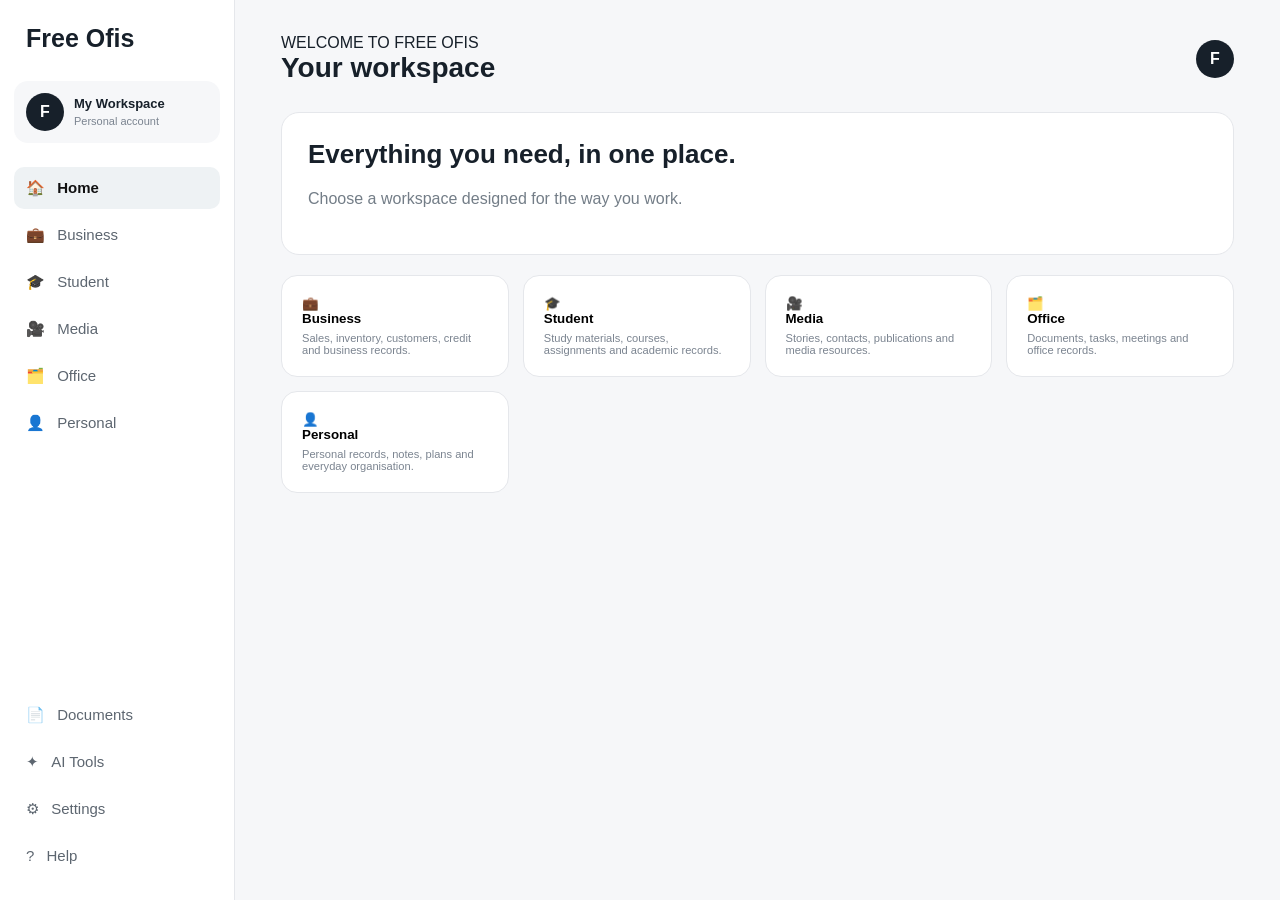
==== commit e6d7473f: "Restore Free Ofis HTML structure" ====
--- a/index.html
+++ b/index.html
@@ -1,1726 +1,383 @@
-document.addEventListener('DOMContentLoaded',()=>{
-'use strict';
-const K={inv:'freeofis_inventory',cus:'freeofis_customers',sales:'freeofis_sales',pay:'freeofis_payments',biz:'freeofis_business',exp:'freeofis_expenses'};
-const $=(s,r=document)=>r.querySelector(s), $$=(s,r=document)=>[...r.querySelectorAll(s)];
-const load=(k,d)=>{try{return JSON.parse(localStorage.getItem(k)||JSON.stringify(d))}catch(e){return d}}, save=(k,v)=>localStorage.setItem(k,JSON.stringify(v));
-const uid=p=>p+'-'+Date.now()+'-'+Math.random().toString(36).slice(2,7), today=()=>new Date(Date.now()-new Date().getTimezoneOffset()*60000).toISOString().slice(0,10);
-const money=n=>'₦'+Number(n||0).toLocaleString('en-NG'), esc=v=>String(v??'').replace(/[&<>'"]/g,m=>({'&':'&amp;','<':'&lt;','>':'&gt;',"'":'&#039;','"':'&quot;'}[m]));
-let inv=load(K.inv,[]), cus=load(K.cus,[]), sales=load(K.sales,[]), pay=load(K.pay,[]), exp=load(K.exp,[]), biz=load(K.biz,{name:'',address:'',phone:'',email:''});
-
-inv=inv.map(x=>({...x,id:x.id||uid('ITEM'),quantity:Number(x.quantity||0),price:Number(x.price||0)}));
-
-// Consolidate genuinely identical inventory items.
-// Identity is based on name + selling price + SKU/barcode.
-// The first record becomes the canonical record.
-// Quantities are combined and old sales are remapped to the canonical ID.
-const productIdMap={};
-const merged=[];
-const productKey=x=>[
-  String(x.name||'').trim().toLowerCase(),
-  Number(x.price||0),
-  String(x.sku||'').trim().toLowerCase()
-].join('||');
-
-inv.forEach(x=>{
-  const key=productKey(x);
-  const existing=merged.find(y=>productKey(y)===key);
-
-  if(existing){
-    productIdMap[x.id]=existing.id;
-    existing.quantity+=Number(x.quantity||0);
-  }else{
-    merged.push({...x});
-  }
-});
-
-if(Object.keys(productIdMap).length){
-  sales=sales.map(s=>{
-    const mappedItemId=productIdMap[s.itemId]||s.itemId;
-
-    return {
-      ...s,
-      itemId:mappedItemId,
-      items:Array.isArray(s.items)
-        ? s.items.map(i=>{
-            const mapped=productIdMap[i.productId]||i.productId;
-            return {...i,productId:mapped};
-          })
-        : s.items
-    };
-  });
-
-  inv=merged;
-}
-
-save(K.inv,inv);
-
-sales=sales.map(s=>{
-  if(!Array.isArray(s.items)){
-    let total=Number(s.total??s.amount??0),q=Number(s.quantity||0);
-
-    s={
-      ...s,
-      total,
-      paid:s.payment==='credit'?0:total,
-      balance:s.payment==='credit'?total:0,
-      items:q?[{
-        productId:s.itemId||'',
-        name:s.itemName||s.description||'Previous item',
-        quantity:q,
-        unitPrice:q?total/q:total,
-        subtotal:total
-      }]:[],
-      customerId:s.customerId||null,
-      method:s.method||s.payment||'cash',
-      status:s.status||'completed',
-      date:s.date||today()
-    };
-  }
-
-  return s;
-});
-
-save(K.sales,sales);
-
-// Normalize payment records and repair legacy sales that were recorded
-// with a paid amount but without a corresponding payment transaction.
-pay=Array.isArray(pay)?pay.map(p=>({
-  id:p.id||uid('PAY'),
-  customerId:p.customerId||null,
-  saleId:p.saleId||null,
-  amount:Number(p.amount||0),
-  date:p.date||today(),
-  method:p.method||'cash',
-  reference:p.reference||'',
-  status:p.status||'completed'
-})).filter(p=>p.amount>0):[];
-
-sales.forEach(s=>{
-  const linked=pay
-    .filter(p=>p.saleId===s.id&&p.status!=='cancelled')
-    .reduce((n,p)=>n+Number(p.amount||0),0);
-
-  const legacyUnlinked=pay.some(p=>
-    !p.saleId&&
-    p.customerId===s.customerId&&
-    Number(p.amount||0)===Number(s.paid||0)&&
-    (p.date||'')===(s.date||'')&&
-    p.status!=='cancelled'
-  );
-
-  if(Number(s.paid||0)>0&&linked===0&&!legacyUnlinked){
-    pay.push({
-      id:uid('PAY'),
-      customerId:s.customerId||null,
-      saleId:s.id,
-      amount:Number(s.paid),
-      date:s.date||today(),
-      method:s.method||'cash',
-      reference:s.reference||'',
-      status:'completed'
-    });
-  }
-});
-
-sales.forEach(s=>{
-  if(s.status!=='cancelled')syncSalePaymentFields(s);
-});
-
-save(K.sales,sales);
-save(K.pay,pay);
-
-const title=$('#title');
-
-const titles={
-  home:'Your workspace',
-  business:'Business',
-  student:'Student',
-  media:'Media',
-  office:'Office',
-  personal:'Personal',
-  records:'Sales & Orders',
-  inventory:'Inventory',
-  customers:'Customers',
-  credit:'Credit & Debtors',
-  receipts:'Receipts',
-  reports:'Reports',
-  expenses:'Expenses',
-  settings:'Settings',
-  documents:'Documents',
-  tools:'AI Tools',
-  help:'Help'
-};
-
-function section(id,h,d){
-  if($('#'+id))return;
-
-  let m=$('main'),s=document.createElement('section');
-
-  s.id=id;
-  s.className='section';
-
-  s.innerHTML=`
-    <div class="heading">
-      <h2>${h}</h2>
-      <p>${d}</p>
-    </div>
-    <div id="${id}-content"></div>
-  `;
-
-  m.appendChild(s);
-}
-
-section('customers','Customers','Customer profiles, purchase history and account balances.');
-section('credit','Credit & Debtors','Credit purchases and part payments.');
-section('receipts','Receipts','Professional receipts with seller information.');
-section('reports','Reports','Sales, payments, expenses and stock performance.');
-section('expenses','Expenses','Record business expenses.');
-
-// Back navigation for secondary sections.
-const parentSection={
-  business:'home',
-  records:'business',
-  inventory:'business',
-  customers:'business',
-  credit:'business',
-  receipts:'business',
-  reports:'business',
-  expenses:'business',
-  settings:'home',
-  documents:'home',
-  tools:'home',
-  help:'home',
-  student:'home',
-  media:'home',
-  office:'home',
-  personal:'home'
-};
-
-function addBackKey(n){
-  const sectionEl=$('#'+n);
-
-  if(!sectionEl||n==='home'||sectionEl.querySelector('[data-back-key]'))return;
-
-  const heading=$('.heading',sectionEl);
-
-  if(!heading)return;
-
-  const back=document.createElement('button');
-
-  back.type='button';
-  back.textContent='← Back';
-  back.setAttribute('data-back-key','1');
-
-  back.style.cssText=
-    'border:0;background:none;color:inherit;font:inherit;font-weight:600;cursor:pointer;padding:0;margin-bottom:14px;';
-
-  back.onclick=()=>show(parentSection[n]||'home');
-
-  heading.prepend(back);
-}
-
-function show(n){
-  $$('.section').forEach(s=>
-    s.classList.toggle('show',s.id===n)
-  );
-
-  $$('[data-section]').forEach(x=>
-    x.classList.toggle('active',x.dataset.section===n)
-  );
-
-  if(title)title.textContent=titles[n]||'Free Ofis';
-
-  addBackKey(n);
-
-  ({
-    business:renderBusiness,
-    records:renderSales,
-    inventory:renderInv,
-    customers:renderCus,
-    credit:renderCredit,
-    receipts:renderReceipts,
-    reports:renderReports,
-    expenses:renderExpenses,
-    settings:renderSettings
-  }[n]||(()=>{}))();
-}
-
-function wire(){
-  $$('[data-section]').forEach(x=>{
-    if(x.dataset.wired)return;
-
-    x.dataset.wired=1;
-    x.onclick=()=>show(x.dataset.section);
-  });
-
-  $$('.card').forEach(c=>{
-    if(c.dataset.section||c.dataset.wired)return;
-
-    let t=c.textContent.toLowerCase();
-
-    let m={
-      'customers':'customers',
-      'credit & debtors':'credit',
-      'receipts':'receipts',
-      'reports':'reports',
-      'sales & orders':'records',
-      'sales & records':'records',
-      'inventory':'inventory'
-    };
-
-    for(let k in m){
-      if(t.includes(k)){
-        c.dataset.wired=1;
-        c.dataset.section=m[k];
-        c.onclick=()=>show(m[k]);
-        break;
-      }
-    }
-  });
-}
-
-wire();
-
-const item=id=>inv.find(x=>x.id===id);
-const customer=id=>cus.find(x=>x.id===id);
-
-function customerTotal(cid){
-  return sales.reduce(
-    (n,s)=>
-      n+(s.customerId===cid&&s.status!=='cancelled'
-        ?Number(s.total||0)
-        :0),
-    0
-  );
-}
-
-function customerPaid(cid){
-  return pay.reduce(
-    (n,p)=>
-      n+(p.customerId===cid&&p.status!=='cancelled'
-        ?Number(p.amount||0)
-        :0),
-    0
-  );
-}
-
-function balance(cid){
-  return Math.max(0,customerTotal(cid)-customerPaid(cid));
-}
-
-function salePaid(s){
-  const linked=pay
-    .filter(p=>p.saleId===s.id&&p.status!=='cancelled')
-    .reduce((n,p)=>n+Number(p.amount||0),0);
-
-  return linked>0
-    ?Math.min(Number(s.total||0),linked)
-    :Number(s.paid||0);
-}
-
-function saleBalance(s){
-  return Math.max(0,Number(s.total||0)-salePaid(s));
-}
-
-function syncSalePaymentFields(s){
-  s.paid=salePaid(s);
-  s.balance=saleBalance(s);
-  return s;
-}
-
-function addPay(cid,amt,date=today(),method='cash',ref='',saleId=null){
-  amt=Number(amt);
-
-  if(!cid||amt<=0||amt>balance(cid))return false;
-
-  if(saleId){
-    const s=sales.find(x=>x.id===saleId);
-
-    if(!s||s.status==='cancelled'||amt>saleBalance(s))
-      return false;
-  }
-
-  pay.push({
-    id:uid('PAY'),
-    customerId:cid,
-    saleId,
-    amount:amt,
-    date,
-    method,
-    reference:ref,
-    status:'completed'
-  });
-
-  save(K.pay,pay);
-
-  return true;
-}
-
-function renderBusiness(){
-  let s=$('#business'),r=$('.freeofis-biz',s);
-
-  if(!r){
-    r=document.createElement('div');
-    r.className='freeofis-biz';
-    s.appendChild(r);
-  }
-
-  r.innerHTML=`
-    <div class="quick">
-      <button class="card" id="bs">
-        🧾
-        <b>Sales & Orders</b>
-        <small>Sell multiple products and record payments.</small>
-      </button>
-
-      <button class="card" id="bi">
-        📦
-        <b>Inventory</b>
-        <small>Products, quantities, prices and barcodes.</small>
-      </button>
-
-      <button class="card" id="bc">
+<!doctype html>
+<html lang="en">
+<head>
+  <meta charset="utf-8">
+  <meta name="viewport" content="width=device-width,initial-scale=1">
+  <title>Free Ofis - Workspace</title>
+  <link rel="stylesheet" href="styles.css">
+</head>
+
+<body>
+
+<aside class="sidebar">
+
+  <div class="brand">Free Ofis</div>
+
+  <div class="profile">
+    <div class="avatar">F</div>
+    <div>
+      <b>My Workspace</b>
+      <small>Personal account</small>
+    </div>
+  </div>
+
+  <nav>
+
+    <button class="nav active" data-section="home">
+      🏠 <span>Home</span>
+    </button>
+
+    <button class="nav" data-section="business">
+      💼 <span>Business</span>
+    </button>
+
+    <button class="nav" data-section="student">
+      🎓 <span>Student</span>
+    </button>
+
+    <button class="nav" data-section="media">
+      🎥 <span>Media</span>
+    </button>
+
+    <button class="nav" data-section="office">
+      🗂️ <span>Office</span>
+    </button>
+
+    <button class="nav" data-section="personal">
+      👤 <span>Personal</span>
+    </button>
+
+  </nav>
+
+  <div class="bottom">
+
+    <button class="nav" data-section="documents">
+      📄 <span>Documents</span>
+    </button>
+
+    <button class="nav" data-section="tools">
+      ✦ <span>AI Tools</span>
+    </button>
+
+    <button class="nav" data-section="settings">
+      ⚙ <span>Settings</span>
+    </button>
+
+    <button class="nav" data-section="help">
+      ? <span>Help</span>
+    </button>
+
+  </div>
+
+</aside>
+
+
+<main>
+
+  <header class="topbar">
+    <div>
+      <div>WELCOME TO FREE OFIS</div>
+      <h1 id="title">Your workspace</h1>
+    </div>
+
+    <div class="user">F</div>
+  </header>
+
+
+  <section id="home" class="section show">
+
+    <div class="hero">
+
+      <div>
+        <h2>Everything you need, in one place.</h2>
+
+        <p>
+          Choose a workspace designed for the way you work.
+        </p>
+      </div>
+
+    </div>
+
+
+    <div class="quick">
+
+      <button class="card" data-section="business">
+        💼
+        <b>Business</b>
+        <small>
+          Sales, inventory, customers, credit and business records.
+        </small>
+      </button>
+
+      <button class="card" data-section="student">
+        🎓
+        <b>Student</b>
+        <small>
+          Study materials, courses, assignments and academic records.
+        </small>
+      </button>
+
+      <button class="card" data-section="media">
+        🎥
+        <b>Media</b>
+        <small>
+          Stories, contacts, publications and media resources.
+        </small>
+      </button>
+
+      <button class="card" data-section="office">
+        🗂️
+        <b>Office</b>
+        <small>
+          Documents, tasks, meetings and office records.
+        </small>
+      </button>
+
+      <button class="card" data-section="personal">
+        👤
+        <b>Personal</b>
+        <small>
+          Personal records, notes, plans and everyday organisation.
+        </small>
+      </button>
+
+    </div>
+
+  </section>
+
+
+  <section id="business" class="section">
+
+    <div class="heading">
+      <h2>Business</h2>
+
+      <p>
+        Manage your business from one workspace.
+      </p>
+    </div>
+
+  </section>
+
+
+  <section id="student" class="section">
+
+    <div class="heading">
+      <h2>Student</h2>
+
+      <p>
+        Tools for studying, organising academic work and managing school records.
+      </p>
+    </div>
+
+    <div class="quick">
+
+      <button class="card">
+        📚
+        <b>Courses</b>
+        <small>Organise courses and subjects.</small>
+      </button>
+
+      <button class="card">
+        📝
+        <b>Assignments</b>
+        <small>Track assignments and deadlines.</small>
+      </button>
+
+      <button class="card">
+        📖
+        <b>Notes</b>
+        <small>Store and organise study notes.</small>
+      </button>
+
+      <button class="card">
+        🗓️
+        <b>Timetable</b>
+        <small>Manage classes and academic schedules.</small>
+      </button>
+
+    </div>
+
+  </section>
+
+
+  <section id="media" class="section">
+
+    <div class="heading">
+      <h2>Media</h2>
+
+      <p>
+        A workspace for journalists, bloggers, publishers and media professionals.
+      </p>
+    </div>
+
+    <div class="quick">
+
+      <button class="card">
+        📰
+        <b>Stories</b>
+        <small>Organise stories and articles.</small>
+      </button>
+
+      <button class="card">
         👥
-        <b>Customers</b>
-        <small>Profiles and account balances.</small>
-      </button>
-
-      <button class="card" id="bd">
-        💳
-        <b>Credit & Debtors</b>
-        <small>Credit purchases and part payments.</small>
-      </button>
-
-      <button class="card" id="br">
-        🧾
-        <b>Receipts</b>
-        <small>Seller and customer receipts.</small>
-      </button>
-
-      <button class="card" id="brep">
-        📊
-        <b>Reports</b>
-        <small>Business performance.</small>
-      </button>
-    </div>
-  `;
-
-  [
-    ['bs','records'],
-    ['bi','inventory'],
-    ['bc','customers'],
-    ['bd','credit'],
-    ['br','receipts'],
-    ['brep','reports']
-  ].forEach(([a,b])=>
-    $('#'+a).onclick=()=>show(b)
-  );
-}
-
-function renderInv(){
-  let s=$('#inventory'),r=$('.freeofis-inv',s);
-
-  if(!r){
-    r=document.createElement('div');
-    r.className='freeofis-inv';
-    s.appendChild(r);
-  }
-
-  let units=inv.reduce((n,x)=>n+x.quantity,0);
-  let val=inv.reduce((n,x)=>n+x.quantity*x.price,0);
-
-  r.innerHTML=`
-    <div class="panel">
-      <h3>Items Remaining</h3>
-      <strong>${units.toLocaleString()}</strong>
-
-      <h3>Stock Value</h3>
-      <strong>${money(val)}</strong>
-
-      <br><br>
-
-      <button class="primary" id="addstock">
-        + Add Inventory Item
-      </button>
-
-      <div id="if"></div>
-    </div>
-
-    <div class="panel">
-      <h3>Inventory</h3>
-
-      <div id="il">
-        ${
-          inv.length
-          ?inv.map(x=>`
-            <div class="panel">
-              <b>${esc(x.name)}</b><br>
-              Quantity: ${x.quantity}<br>
-              Price: ${money(x.price)}<br>
-              Stock value: ${money(x.quantity*x.price)}
-              ${x.sku?`<br>SKU/Barcode: ${esc(x.sku)}`:''}
-              <br>
-
-              <button data-ie="${x.id}">
-                Edit
-              </button>
-
-              <button data-id="${x.id}">
-                Delete
-              </button>
-            </div>
-          `).join('')
-          :'<p>No inventory items yet.</p>'
-        }
-      </div>
-    </div>
-  `;
-
-  $('#addstock').onclick=()=>invForm();
-
-  $$('[data-ie]',r).forEach(b=>
-    b.onclick=()=>invForm(item(b.dataset.ie))
-  );
-
-  $$('[data-id]',r).forEach(b=>
-    b.onclick=()=>{
-      if(confirm('Delete this inventory item?')){
-        inv=inv.filter(x=>x.id!==b.dataset.id);
-        save(K.inv,inv);
-        renderInv();
-      }
-    }
-  );
-}
-
-function invForm(old=null){
-  let a=$('#if');
-
-  a.innerHTML=`
-    <form id="invf">
-      <h3>${old?'Edit':'Add'} Item</h3>
-
-      <input
-        id="in"
-        placeholder="Item name"
-        required
-        value="${esc(old?.name||'')}"
-      ><br><br>
-
-      <input
-        id="iq"
-        type="number"
-        min="0"
-        required
-        value="${old?.quantity??0}"
-      ><br><br>
-
-      <input
-        id="ip"
-        type="number"
-        min="0"
-        required
-        placeholder="Selling price"
-        value="${old?.price??0}"
-      ><br><br>
-
-      <input
-        id="is"
-        placeholder="SKU / Barcode"
-        value="${esc(old?.sku||'')}"
-      ><br><br>
-
-      <button class="primary">
-        Save Item
-      </button>
-    </form>
-  `;
-
-  $('#invf').onsubmit=e=>{
-    e.preventDefault();
-
-    let x={
-      id:old?.id||uid('ITEM'),
-      name:$('#in').value.trim(),
-      quantity:Number($('#iq').value),
-      price:Number($('#ip').value),
-      sku:$('#is').value.trim()
-    };
-
-    let i=inv.findIndex(z=>z.id===x.id);
-
-    i<0?inv.push(x):inv[i]=x;
-
-    save(K.inv,inv);
-
-    renderInv();
-  };
-}
-
-function renderSales(){
-  let s=$('#records'),r=$('.freeofis-sales',s);
-
-  if(!r){
-    r=document.createElement('div');
-    r.className='freeofis-sales';
-    s.appendChild(r);
-  }
-
-  r.innerHTML=`
-    <div class="panel">
-      <button class="primary" id="neworder">
-        + New Sale / Order
-      </button>
-
-      <div id="of"></div>
-    </div>
-
-    <div class="panel">
-      <h3>Sales & Orders</h3>
-
-      <input
-        id="sq"
-        placeholder="Search order, customer or item"
-      >
-
-      <div id="sl"></div>
-    </div>
-  `;
-
-  $('#neworder').onclick=orderForm;
-  $('#sq').oninput=renderSaleList;
-
-  renderSaleList();
-}
-
-function orderForm(){
-  let a=$('#of');
-
-  a.innerHTML=`
-    <form id="order">
-      <h3>New Sale / Order</h3>
-
-      <label>Date</label><br>
-
-      <input
-        id="od"
-        type="date"
-        value="${today()}"
-        required
-      ><br><br>
-
-      <label>Customer</label><br>
-
-      <select id="oc">
-        <option value="">Walk-in Customer</option>
-
-        ${
-          cus.map(c=>`
-            <option value="${c.id}">
-              ${esc(c.name)}
-              ${balance(c.id)?' — owes '+money(balance(c.id)):''}
-            </option>
-          `).join('')
-        }
-      </select>
-
-      <div id="lines"></div>
-
-      <button type="button" id="aline">
-        + Add Item
-      </button>
-
-      <p>
-        Total:
-        <b id="tot">₦0</b>
-      </p>
-
-      <label>Amount paid now</label><br>
-
-      <input
-        id="op"
-        type="number"
-        min="0"
-        value="0"
-        required
-      ><br><br>
-
-      <select id="om">
-        <option>cash</option>
-        <option>transfer</option>
-        <option>pos</option>
-        <option>other</option>
-      </select>
-
-      <br><br>
-
-      <input
-        id="oref"
-        placeholder="Payment reference"
-      ><br><br>
-
-      <textarea
-        id="on"
-        placeholder="Notes"
-      ></textarea>
-
-      <br><br>
-
-      <button class="primary">
-        Complete Sale
-      </button>
-    </form>
-  `;
-
-  addLine();
-
-  $('#aline').onclick=addLine;
-
-  $('#order').onsubmit=completeSale;
-}
-
-function addLine(){
-  let b=$('#lines');
-  let d=document.createElement('div');
-
-  d.className='line';
-
-  d.innerHTML=`
-    <select class="prod" required>
-      <option value="">
-        Select product
-      </option>
-
-      ${
-        inv.map(x=>`
-          <option value="${x.id}">
-            ${esc(x.name)} — ${money(x.price)} — Stock ${x.quantity}
-          </option>
-        `).join('')
-      }
-    </select>
-
-    <input
-      class="qty"
-      type="number"
-      min="1"
-      value="1"
-      style="width:70px"
-    >
-
-    <button type="button" class="rm">
-      Remove
-    </button>
-
-    <br><br>
-  `;
-
-  b.appendChild(d);
-
-  $('.prod',d).onchange=updateTotal;
-  $('.qty',d).oninput=updateTotal;
-
-  $('.rm',d).onclick=()=>{
-    d.remove();
-    updateTotal();
-  };
-
-  updateTotal();
-}
-
-function lines(){
-  let out=[],err='',requested={};
-
-  $$('.line').forEach(d=>{
-    let p=item($('.prod',d).value);
-    let q=Number($('.qty',d).value);
-
-    if(!p||q<1||!Number.isInteger(q)){
-      err='Select a valid item and quantity.';
-      return;
-    }
-
-    requested[p.id]=(requested[p.id]||0)+q;
-
-    out.push({
-      productId:p.id,
-      name:p.name,
-      quantity:q,
-      unitPrice:p.price,
-      subtotal:q*p.price
-    });
-  });
-
-  if(!err){
-    for(const id in requested){
-      const p=item(id);
-
-      if(p&&requested[id]>p.quantity){
-        err=`${p.name}: only ${p.quantity} available.`;
-        break;
-      }
-    }
-  }
-
-  return{out,err};
-}
-
-function updateTotal(){
-  let z=lines();
-  let t=z.out.reduce((n,x)=>n+x.subtotal,0);
-
-  if($('#tot'))$('#tot').textContent=money(t);
-  if($('#op'))$('#op').max=t;
-}
-
-function completeSale(e){
-  e.preventDefault();
-
-  let z=lines();
-
-  if(z.err||!z.out.length)
-    return alert(z.err||'Add at least one item.');
-
-  let total=z.out.reduce((n,x)=>n+x.subtotal,0);
-  let paid=Number($('#op').value||0);
-  let cid=$('#oc').value||null;
-  let method=paid?$('#om').value:'credit';
-  let reference=$('#oref').value.trim();
-
-  if(!Number.isFinite(paid)||paid<0)
-    return alert('Enter a valid payment amount.');
-
-  if(paid>total)
-    return alert('Amount paid cannot exceed the order total.');
-
-  if(total-paid>0&&!cid)
-    return alert('Select a customer for a credit balance.');
-
-  let s={
-    id:uid('SALE'),
-    date:$('#od').value,
-    customerId:cid,
-    items:z.out,
-    total,
-    paid:0,
-    balance:total,
-    method,
-    reference,
-    notes:$('#on').value.trim(),
-    status:'completed'
-  };
-
-  z.out.forEach(x=>{
-    const p=item(x.productId);
-
-    if(p)p.quantity-=x.quantity;
-  });
-
-  sales.push(s);
-
-  if(paid>0){
-    pay.push({
-      id:uid('PAY'),
-      customerId:cid,
-      saleId:s.id,
-      amount:paid,
-      date:s.date,
-      method,
-      reference,
-      status:'completed'
-    });
-  }
-
-  syncSalePaymentFields(s);
-
-  save(K.sales,sales);
-  save(K.inv,inv);
-  save(K.pay,pay);
-
-  renderSales();
-  renderInv();
-  renderCredit();
-
-  alert(`Sale recorded.
-Order: ${s.id}
-Total: ${money(total)}
-Paid: ${money(s.paid)}
-Balance: ${money(s.balance)}`);
-}
-
-function renderSaleList(){
-  let q=($('#sq')?.value||'').toLowerCase();
-  let r=$('#sl');
-
-  if(!r)return;
-
-  let a=sales
-    .slice()
-    .reverse()
-    .filter(s=>{
-      let c=customer(s.customerId)?.name||'walk-in';
-
-      return !q||
-        s.id.toLowerCase().includes(q)||
-        c.toLowerCase().includes(q)||
-        s.items.some(i=>i.name.toLowerCase().includes(q));
-    });
-
-  r.innerHTML=a.length
-    ?a.map(s=>`
-      <div class="panel">
-        <b>${esc(s.id)}</b><br>
-
-        ${s.date} —
-        ${esc(customer(s.customerId)?.name||'Walk-in Customer')}
-        ${s.status==='cancelled'?'— CANCELLED':''}
-
-        <br>
-
-        ${s.items.map(i=>
-          `${esc(i.name)} × ${i.quantity}`
-        ).join(', ')}
-
-        <br>
-
-        Total ${money(s.total)}
-        |
-        Paid ${money(salePaid(s))}
-        |
-        Balance <b>${money(saleBalance(s))}</b>
-
-        <br>
-
-        <button data-r="${s.id}">
-          Receipt
-        </button>
-
-        ${
-          saleBalance(s)
-          ?`<button data-p="${s.id}">Payment</button>`
-          :''
-        }
-
-        <button data-c="${s.id}">
-          Cancel
-        </button>
-      </div>
-    `).join('')
-    :'<p>No sales/orders found.</p>';
-
-  $$('[data-r]',r).forEach(b=>
-    b.onclick=()=>receipt(b.dataset.r)
-  );
-
-  $$('[data-p]',r).forEach(b=>
-    b.onclick=()=>salePay(b.dataset.p)
-  );
-
-  $$('[data-c]',r).forEach(b=>
-    b.onclick=()=>cancelSale(b.dataset.c)
-  );
-}
-
-function salePay(id){
-  let s=sales.find(x=>x.id===id);
-
-  if(!s||s.status==='cancelled')return;
-
-  const current=saleBalance(s);
-
-  if(current<=0)
-    return alert('This order is already fully paid.');
-
-  let a=Number(prompt(`Order ${s.id}
-Current balance: ${money(current)}
-Payment amount:`));
-
-  if(!Number.isFinite(a)||a<=0||a>current)
-    return alert('Invalid payment.');
-
-  let method=prompt(
-    'Payment method: cash, transfer, pos or other',
-    'cash'
-  );
-
-  if(method===null)return;
-
-  method=method.trim().toLowerCase()||'cash';
-
-  if(!['cash','transfer','pos','other'].includes(method))
-    return alert('Invalid payment method.');
-
-  let ref=prompt(
-    'Payment reference (optional):',
-    ''
-  );
-
-  if(ref===null)ref='';
-
-  if(!addPay(
-    s.customerId,
-    a,
-    today(),
-    method,
-    ref,
-    s.id
-  )){
-    return alert('Payment could not be recorded.');
-  }
-
-  syncSalePaymentFields(s);
-
-  save(K.sales,sales);
-
-  renderSales();
-  renderCredit();
-  renderCus();
-  renderReports();
-
-  alert(
-    `Payment recorded. Remaining: ${money(s.balance)}`
-  );
-}
-
-function cancelSale(id){
-  let s=sales.find(x=>x.id===id);
-
-  if(!s||s.status==='cancelled')return;
-
-  if(!confirm('Cancel this order and restore its stock?'))
-    return;
-
-  s.status='cancelled';
-
-  pay
-    .filter(p=>p.saleId===s.id&&p.status!=='cancelled')
-    .forEach(p=>p.status='cancelled');
-
-  s.items.forEach(i=>{
-    let p=item(i.productId);
-
-    if(p)p.quantity+=i.quantity;
-  });
-
-  save(K.sales,sales);
-  save(K.inv,inv);
-  save(K.pay,pay);
-
-  renderSales();
-  renderInv();
-  renderCredit();
-  renderCus();
-  renderReports();
-}
-
-function renderCus(){
-  let r=$('#customers-content');
-
-  r.innerHTML=`
-    <div class="panel">
-
-      <button class="primary" id="nc">
-        + Add Customer
-      </button>
-
-      <div id="cf"></div>
-
-      <input
-        id="cq"
-        placeholder="Search customer"
-      >
-
-      <div id="cl"></div>
-    </div>
-  `;
-
-  $('#nc').onclick=()=>cusForm();
-  $('#cq').oninput=renderCusList;
-
-  renderCusList();
-}
-
-function cusForm(old=null){
-  let a=$('#cf');
-
-  a.innerHTML=`
-    <form id="cusf">
-      <h3>${old?'Edit':'Add'} Customer</h3>
-
-      <input
-        id="cn"
-        placeholder="Customer name"
-        required
-        value="${esc(old?.name||'')}"
-      ><br><br>
-
-      <input
-        id="cp"
-        placeholder="Phone"
-        value="${esc(old?.phone||'')}"
-      ><br><br>
-
-      <input
-        id="ca"
-        placeholder="Address"
-        value="${esc(old?.address||'')}"
-      ><br><br>
-
-      <button class="primary">
-        Save Customer
-      </button>
-    </form>
-  `;
-
-  $('#cusf').onsubmit=e=>{
-    e.preventDefault();
-
-    let x={
-      id:old?.id||uid('CUS'),
-      name:$('#cn').value.trim(),
-      phone:$('#cp').value.trim(),
-      address:$('#ca').value.trim()
-    };
-
-    let i=cus.findIndex(z=>z.id===x.id);
-
-    i<0?cus.push(x):cus[i]=x;
-
-    save(K.cus,cus);
-
-    renderCus();
-  };
-}
-
-function renderCusList(){
-  let r=$('#cl');
-  let q=($('#cq')?.value||'').toLowerCase();
-
-  r.innerHTML=cus
-    .filter(c=>
-      c.name.toLowerCase().includes(q)||
-      (c.phone||'').includes(q)
-    )
-    .map(c=>`
-      <div class="panel">
-        <b>${esc(c.name)}</b><br>
-        ${esc(c.phone||'')}<br>
-
-        Outstanding:
-        <b>${money(balance(c.id))}</b><br>
-
-        <button data-st="${c.id}">
-          Statement
-        </button>
-
-        <button data-pp="${c.id}">
-          Record Payment
-        </button>
-      </div>
-    `).join('')
-    ||'<p>No customers found.</p>';
-
-  $$('[data-st]',r).forEach(b=>
-    b.onclick=()=>statement(b.dataset.st)
-  );
-
-  $$('[data-pp]',r).forEach(b=>
-    b.onclick=()=>customerPay(b.dataset.pp)
-  );
-}
-
-function customerPay(cid){
-  let c=customer(cid);
-
-  if(!c)return;
-
-  const outstanding=balance(cid);
-
-  if(outstanding<=0)
-    return alert('This customer has no outstanding balance.');
-
-  let a=Number(prompt(`${c.name}
-Outstanding: ${money(outstanding)}
-Payment amount:`));
-
-  if(!Number.isFinite(a)||a<=0||a>outstanding)
-    return alert('Invalid payment.');
-
-  let method=prompt(
-    'Payment method: cash, transfer, pos or other',
-    'cash'
-  );
-
-  if(method===null)return;
-
-  method=method.trim().toLowerCase()||'cash';
-
-  if(!['cash','transfer','pos','other'].includes(method))
-    return alert('Invalid payment method.');
-
-  let ref=prompt(
-    'Payment reference (optional):',
-    ''
-  );
-
-  if(ref===null)ref='';
-
-  // Allocate a customer-level payment against the oldest unpaid sales.
-  // This keeps individual order balances and the customer ledger consistent.
-  let remaining=a;
-
-  const openSales=sales
-    .filter(s=>
-      s.customerId===cid&&
-      s.status!=='cancelled'&&
-      saleBalance(s)>0
-    )
-    .sort((x,y)=>
-      String(x.date).localeCompare(String(y.date))
-    );
-
-  openSales.forEach(s=>{
-    if(remaining<=0)return;
-
-    const portion=Math.min(
-      remaining,
-      saleBalance(s)
-    );
-
-    pay.push({
-      id:uid('PAY'),
-      customerId:cid,
-      saleId:s.id,
-      amount:portion,
-      date:today(),
-      method,
-      reference:ref,
-      status:'completed'
-    });
-
-    remaining-=portion;
-
-    syncSalePaymentFields(s);
-  });
-
-  if(remaining>0)
-    return alert('Payment could not be fully allocated.');
-
-  save(K.pay,pay);
-  save(K.sales,sales);
-
-  renderCus();
-  renderCredit();
-  renderSales();
-  renderReports();
-
-  alert(
-    `Payment recorded. Remaining customer balance: ${money(balance(cid))}`
-  );
-}
-
-function statement(cid){
-  let c=customer(cid);
-  let rows=[];
-  let run=0;
-
-  sales
-    .filter(s=>
-      s.customerId===cid&&
-      s.status!=='cancelled'
-    )
-    .forEach(s=>
-      rows.push({
-        date:s.date,
-        type:'Purchase',
-        d:s.total,
-        c:0
-      })
-    );
-
-  pay
-    .filter(p=>
-      p.customerId===cid&&
-      p.status!=='cancelled'
-    )
-    .forEach(p=>
-      rows.push({
-        date:p.date,
-        type:'Payment',
-        d:0,
-        c:p.amount
-      })
-    );
-
-  rows.sort((a,b)=>
-    a.date.localeCompare(b.date)
-  );
-
-  modal(`
-    <h2>${esc(c.name)} — Statement</h2>
-
-    <p>
-      Outstanding:
-      <b>${money(balance(cid))}</b>
-    </p>
-
-    <table style="width:100%">
-      <tr>
-        <th>Date</th>
-        <th>Type</th>
-        <th>Debit</th>
-        <th>Credit</th>
-        <th>Balance</th>
-      </tr>
-
-      ${
-        rows.map(x=>{
-          run+=x.d-x.c;
-
-          return`
-            <tr>
-              <td>${x.date}</td>
-              <td>${x.type}</td>
-              <td>${money(x.d)}</td>
-              <td>${money(x.c)}</td>
-              <td>${money(run)}</td>
-            </tr>
-          `;
-        }).join('')
-      }
-    </table>
-  `);
-}
-
-function renderCredit(){
-  let r=$('#credit-content');
-
-  let d=cus.filter(c=>
-    balance(c.id)>0
-  );
-
-  r.innerHTML=`
-    <div class="panel">
-      <h3>Total Outstanding</h3>
-
-      <h2>
-        ${money(
-          d.reduce(
-            (n,c)=>n+balance(c.id),
-            0
-          )
-        )}
-      </h2>
-
-      <p>
-        Debtors: ${d.length}
-      </p>
-    </div>
-
-    ${
-      d.map(c=>`
-        <div class="panel">
-          <b>${esc(c.name)}</b><br>
-
-          Owing:
-          <b>${money(balance(c.id))}</b><br>
-
-          <button data-st="${c.id}">
-            Statement
-          </button>
-
-          <button data-pp="${c.id}">
-            Record Payment
-          </button>
-        </div>
-      `).join('')
-    }
-  `;
-
-  $$('[data-st]',r).forEach(b=>
-    b.onclick=()=>statement(b.dataset.st)
-  );
-
-  $$('[data-pp]',r).forEach(b=>
-    b.onclick=()=>customerPay(b.dataset.pp)
-  );
-}
-
-function receipt(id){
-  let s=sales.find(x=>x.id===id);
-
-  if(!s)return;
-
-  let c=customer(s.customerId);
-  let w=open('','_blank');
-
-  if(!w)
-    return alert('Allow pop-ups for receipts.');
-
-  w.document.write(`
-    <html>
-      <head>
-        <title>${s.id}</title>
-      </head>
-
-      <body
-        style="font-family:Arial;max-width:700px;margin:30px auto"
-      >
-
-        <h2>
-          ${esc(biz.name||'FREE OFIS')}
-        </h2>
-
-        <p>
-          ${esc(biz.address||'')}<br>
-          ${esc(biz.phone||'')}<br>
-          ${esc(biz.email||'')}
-        </p>
-
-        <hr>
-
-        <p>
-          Receipt:
-          <b>${s.id}</b><br>
-
-          Date:
-          ${s.date}<br>
-
-          Customer:
-          ${esc(c?.name||'Walk-in Customer')}
-        </p>
-
-        <table
-          border="1"
-          cellspacing="0"
-          cellpadding="8"
-          width="100%"
-        >
-          <tr>
-            <th>Item</th>
-            <th>Qty</th>
-            <th>Price</th>
-            <th>Total</th>
-          </tr>
-
-          ${
-            s.items.map(i=>`
-              <tr>
-                <td>${esc(i.name)}</td>
-                <td>${i.quantity}</td>
-                <td>${money(i.unitPrice)}</td>
-                <td>${money(i.subtotal)}</td>
-              </tr>
-            `).join('')
-          }
-        </table>
-
-        <h3>
-          Total: ${money(s.total)}
-        </h3>
-
-        <p>
-          Paid: ${money(salePaid(s))}<br>
-          Balance: ${money(saleBalance(s))}<br>
-          Payment: ${esc(s.method)}
-        </p>
-
-        <script>
-          onload=()=>print()
-        <\/script>
-
-      </body>
-    </html>
-  `);
-
-  w.document.close();
-}
-
-function renderReceipts(){
-  let r=$('#receipts-content');
-
-  r.innerHTML=`
-    <div class="panel">
-      <b>
-        ${esc(
-          biz.name||
-          'Seller information not set'
-        )}
-      </b><br>
-
-      ${esc(biz.address||'')}<br>
-      ${esc(biz.phone||'')}<br>
-
-      <button
-        class="primary"
-        onclick="document.querySelector('[data-section=settings]').click()"
-      >
-        Edit Seller Information
-      </button>
-    </div>
-
-    <div class="panel">
-      ${
-        sales
-          .slice()
-          .reverse()
-          .slice(0,50)
-          .map(s=>`
-            <p>
-              ${s.date} —
-              ${s.id} —
-              ${money(s.total)}
-
-              <button data-r="${s.id}">
-                Print
-              </button>
-            </p>
-          `).join('')
-          ||'<p>No receipts.</p>'
-      }
-    </div>
-  `;
-
-  $$('[data-r]',r).forEach(b=>
-    b.onclick=()=>receipt(b.dataset.r)
-  );
-}
-
-function renderReports(){
-  let valid=sales.filter(s=>
-    s.status!=='cancelled'
-  );
-
-  let st=valid.reduce(
-    (n,s)=>n+s.total,
-    0
-  );
-
-  let received=pay.reduce(
-    (n,p)=>
-      n+(
-        p.status!=='cancelled'
-        ?Number(p.amount||0)
-        :0
-      ),
-    0
-  );
-
-  let deb=cus.reduce(
-    (n,c)=>n+balance(c.id),
-    0
-  );
-
-  let ex=exp.reduce(
-    (n,e)=>n+e.amount,
-    0
-  );
-
-  $('#reports-content').innerHTML=`
-    <div class="panel">
-      <p>
-        Total sales:
-        <b>${money(st)}</b>
-      </p>
-
-      <p>
-        Payments received:
-        <b>${money(received)}</b>
-      </p>
-
-      <p>
-        Credit outstanding:
-        <b>${money(deb)}</b>
-      </p>
-
-      <p>
-        Expenses:
-        <b>${money(ex)}</b>
-      </p>
-
-      <p>
-        Net cash movement:
-        <b>${money(received-ex)}</b>
-      </p>
-
-      <p>
-        Orders:
-        <b>${valid.length}</b>
-      </p>
-    </div>
-  `;
-}
-
-function renderExpenses(){
-  let r=$('#expenses-content');
-
-  r.innerHTML=`
-    <div class="panel">
-      <button class="primary" id="ae">
-        + Add Expense
-      </button>
-
-      <div id="ef"></div>
-    </div>
-
-    <div class="panel">
-      ${
-        exp
-          .slice()
-          .reverse()
-          .map(x=>
-            `${x.date} — ${esc(x.description)} — ${money(x.amount)}`
-          )
-          .join('<br>')
-          ||'No expenses.'
-      }
-    </div>
-  `;
-
-  $('#ae').onclick=()=>{
-    $('#ef').innerHTML=`
-      <form id="exf">
-
-        <input
-          id="ed"
-          placeholder="Description"
-          required
-        ><br><br>
-
-        <input
-          id="ea"
-          type="number"
-          min="0"
-          placeholder="Amount"
-          required
-        ><br><br>
-
-        <input
-          id="exd"
-          type="date"
-          value="${today()}"
-          required
-        ><br><br>
-
-        <button class="primary">
-          Save Expense
-        </button>
-
-      </form>
-    `;
-
-    $('#exf').onsubmit=e=>{
-      e.preventDefault();
-
-      exp.push({
-        id:uid('EXP'),
-        description:$('#ed').value,
-        amount:Number($('#ea').value),
-        date:$('#exd').value
-      });
-
-      save(K.exp,exp);
-
-      renderExpenses();
-    };
-  };
-}
-
-function renderSettings(){
-  let s=$('#settings');
-  let r=$('.freeofis-set',s);
-
-  if(!r){
-    r=document.createElement('div');
-    r.className='freeofis-set';
-    s.appendChild(r);
-  }
-
-  r.innerHTML=`
-    <div class="panel">
-
-      <h3>
-        Seller / Store Information
-      </h3>
-
-      <form id="bf">
-
-        <input
-          id="bn"
-          placeholder="Store name"
-          value="${esc(biz.name)}"
-        ><br><br>
-
-        <input
-          id="ba"
-          placeholder="Address"
-          value="${esc(biz.address)}"
-        ><br><br>
-
-        <input
-          id="bp"
-          placeholder="Phone"
-          value="${esc(biz.phone)}"
-        ><br><br>
-
-        <input
-          id="be"
-          placeholder="Email"
-          value="${esc(biz.email)}"
-        ><br><br>
-
-        <button class="primary">
-          Save
-        </button>
-
-      </form>
-    </div>
-  `;
-
-  $('#bf').onsubmit=e=>{
-    e.preventDefault();
-
-    biz={
-      name:$('#bn').value,
-      address:$('#ba').value,
-      phone:$('#bp').value,
-      email:$('#be').value
-    };
-
-    save(K.biz,biz);
-
-    alert('Seller information saved.');
-  };
-}
-
-function modal(h){
-  let o=document.createElement('div');
-
-  o.style=
-    'position:fixed;inset:0;background:#0008;z-index:9999;padding:20px;overflow:auto';
-
-  o.innerHTML=`
-    <div
-      style="background:white;max-width:800px;margin:40px auto;padding:24px;border-radius:12px"
-    >
-      <button
-        id="x"
-        style="float:right"
-      >
-        Close
-      </button>
-
-      ${h}
-    </div>
-  `;
-
-  document.body.appendChild(o);
-
-  $('#x',o).onclick=()=>o.remove();
-}
-
-renderInv();
-renderSales();
-show('home');
-
-});
+        <b>Contacts</b>
+        <small>Manage sources, contacts and contributors.</small>
+      </button>
+
+      <button class="card">
+        🎥
+        <b>Media Assets</b>
+        <small>Organise photos, videos and other media.</small>
+      </button>
+
+      <button class="card">
+        📋
+        <b>Publications</b>
+        <small>Track published and pending materials.</small>
+      </button>
+
+    </div>
+
+  </section>
+
+
+  <section id="office" class="section">
+
+    <div class="heading">
+      <h2>Office</h2>
+
+      <p>
+        Organise everyday office work without unnecessary complexity.
+      </p>
+    </div>
+
+    <div class="quick">
+
+      <button class="card">
+        📄
+        <b>Documents</b>
+        <small>Create and organise office documents.</small>
+      </button>
+
+      <button class="card">
+        ✅
+        <b>Tasks</b>
+        <small>Track work that needs to be completed.</small>
+      </button>
+
+      <button class="card">
+        🗓️
+        <b>Meetings</b>
+        <small>Keep track of meetings and schedules.</small>
+      </button>
+
+      <button class="card">
+        📋
+        <b>Records</b>
+        <small>Maintain important office records.</small>
+      </button>
+
+    </div>
+
+  </section>
+
+
+  <section id="personal" class="section">
+
+    <div class="heading">
+      <h2>Personal</h2>
+
+      <p>
+        Organise your personal information, plans and everyday records.
+      </p>
+    </div>
+
+    <div class="quick">
+
+      <button class="card">
+        📝
+        <b>Notes</b>
+        <small>Keep personal notes and ideas.</small>
+      </button>
+
+      <button class="card">
+        📋
+        <b>Records</b>
+        <small>Keep useful personal records.</small>
+      </button>
+
+      <button class="card">
+        🗓️
+        <b>Plans</b>
+        <small>Organise plans and important dates.</small>
+      </button>
+
+    </div>
+
+  </section>
+
+
+  <section id="records" class="section">
+    <div class="heading">
+      <h2>Records</h2>
+      <p>Business records, sales, expenses and other transactions.</p>
+    </div>
+  </section>
+
+
+  <section id="inventory" class="section">
+
+    <div class="heading">
+      <h2>Inventory</h2>
+      <p>Keep track of products and supplies.</p>
+    </div>
+
+  </section>
+
+
+  <section id="documents" class="section">
+
+    <div class="heading">
+      <h2>Documents</h2>
+      <p>Create, store and organise your documents.</p>
+    </div>
+
+  </section>
+
+
+  <section id="tools" class="section">
+
+    <div class="heading">
+      <h2>AI Tools</h2>
+      <p>Tools designed to simplify everyday work.</p>
+    </div>
+
+  </section>
+
+
+  <section id="settings" class="section">
+
+    <div class="heading">
+      <h2>Settings</h2>
+      <p>Manage your Free Ofis workspace.</p>
+    </div>
+
+  </section>
+
+
+  <section id="help" class="section">
+
+    <div class="heading">
+      <h2>Help</h2>
+      <p>Get help using Free Ofis.</p>
+    </div>
+
+  </section>
+
+
+</main>
+
+<script src="app.js"></script>
+
+</body>
+</html>
--- a/styles.css
+++ b/styles.css
@@ -0,0 +1 @@
+*{box-sizing:border-box}body{margin:0;font-family:Arial,sans-serif;background:#f6f7f9;color:#17202a;min-height:100vh}.sidebar{position:fixed;inset:0 auto 0 0;width:235px;background:#fff;border-right:1px solid #e5e7eb;padding:24px 14px;display:flex;flex-direction:column}.brand{font-size:25px;font-weight:800;padding:0 12px 28px}.profile{display:flex;gap:10px;align-items:center;background:#f6f7f9;border-radius:14px;padding:12px;margin-bottom:24px}.avatar,.user{width:38px;height:38px;border-radius:50%;background:#17202a;color:#fff;display:grid;place-items:center;font-weight:700}.profile b{display:block;font-size:13px}.profile small{color:#7b8490;font-size:11px}.sidebar nav,.bottom{display:flex;flex-direction:column;gap:5px}.bottom{margin-top:auto}.nav{border:0;background:transparent;text-align:left;padding:12px;border-radius:10px;color:#5d6670;font-size:15px;cursor:pointer}.nav span{margin-left:8px}.nav:hover,.nav.active{background:#eef2f4;color:#111;font-weight:600}main{margin-left:235px;padding:34px 46px}.topbar{display:flex;justify-content:space-between;align-items:center;margin-bottom:28px}.topbar p{font-size:11px;letter-spacing:1.5px;color:#8a929b;margin:0 0 6px}.topbar h1{margin:0;font-size:28px}.hero,.panel,.empty,.feature{background:#fff;border:1px solid #e5e7eb;border-radius:18px;padding:26px}.hero{display:flex;justify-content:space-between;align-items:center;gap:20px}.hero h2{margin:0 0 8px;font-size:26px}.hero p,.panel p,.heading p,.empty p,.feature p{color:#737d87;line-height:1.6}.primary,.secondary{border:0;border-radius:10px;padding:12px 18px;font-weight:700;cursor:pointer}.primary{background:#17202a;color:white}.secondary{background:#eef2f4;color:#17202a}.quick,.stats,.twocol{display:grid;gap:14px;margin:20px 0}.quick{grid-template-columns:repeat(4,1fr)}.stats{grid-template-columns:repeat(4,1fr);margin:18px 0 0}.card{background:#fff;border:1px solid #e5e7eb;border-radius:16px;padding:20px;text-align:left;cursor:pointer}.card i{display:block;font-size:24px;margin-bottom:14px}.card b,.card small{display:block}.card small{color:#7b8490;margin-top:6px}.stats div{background:#f7f8f9;border-radius:12px;padding:18px}.stats small{color:#7b8490}.stats strong{display:block;font-size:25px;margin-top:8px}.section{display:none}.section.show{display:block}.heading{margin-bottom:20px}.heading h2{font-size:25px;margin:0 0 6px}.empty{text-align:center;max-width:720px}.big{font-size:38px;margin-bottom:10px}.twocol{grid-template-columns:repeat(2,1fr)}.feature{min-height:230px}@media(max-width:850px){.sidebar{width:76px}.brand{font-size:0}.brand:after{content:'F';font-size:25px}.profile div:last-child,.nav span{display:none}main{margin-left:76px;padding:24px}.quick,.stats,.twocol{grid-template-columns:repeat(2,1fr)}}@media(max-width:550px){.quick,.stats,.twocol{grid-template-columns:1fr}.hero{display:block}.hero .primary{margin-top:15px}}
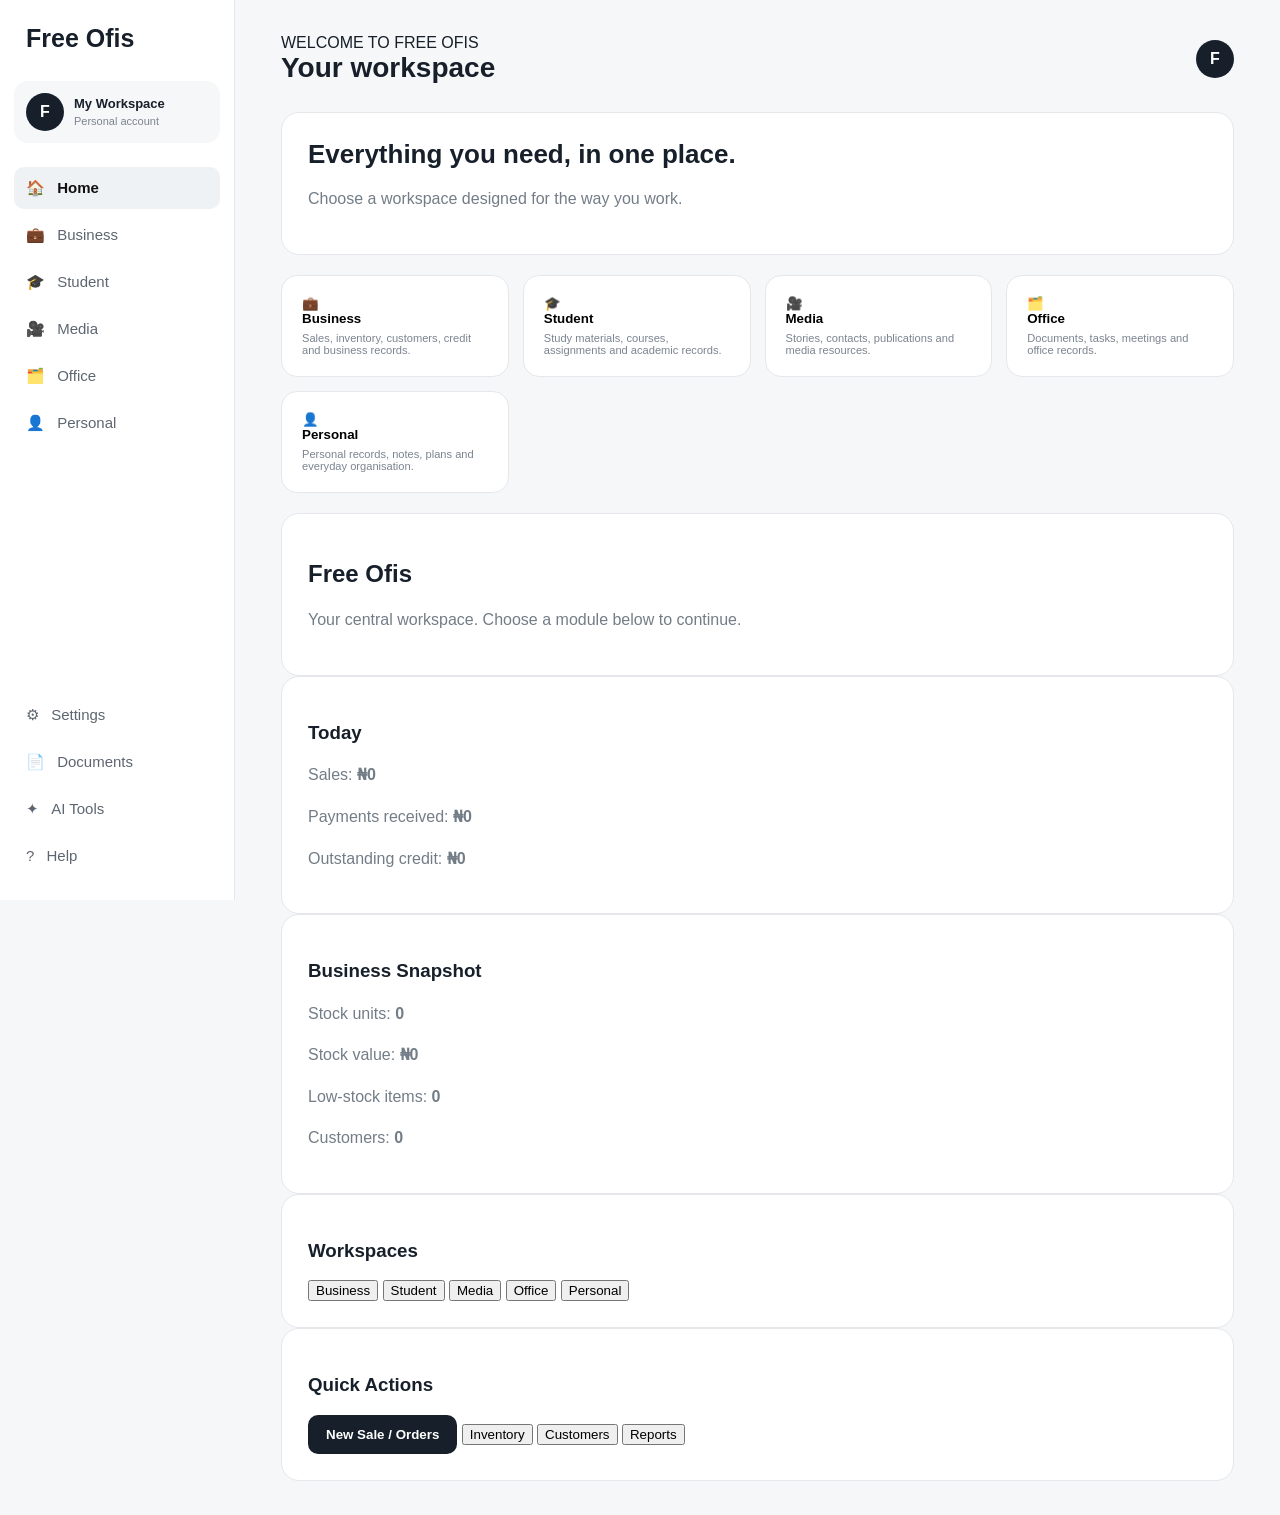
==== commit a951430a: "Add safe V3 snapshot export for migration rehearsal" ====
--- a/index.html
+++ b/index.html
@@ -51,16 +51,16 @@
 
   <div class="bottom">
 
+    <button class="nav" data-section="settings">
+      ⚙ <span>Settings</span>
+    </button>
+
     <button class="nav" data-section="documents">
       📄 <span>Documents</span>
     </button>
 
     <button class="nav" data-section="tools">
       ✦ <span>AI Tools</span>
-    </button>
-
-    <button class="nav" data-section="settings">
-      ⚙ <span>Settings</span>
     </button>
 
     <button class="nav" data-section="help">
@@ -377,6 +377,7 @@
 
 </main>
 
+<script src="v3-snapshot-export.js"></script>
 <script src="app.js"></script>
 
 </body>
